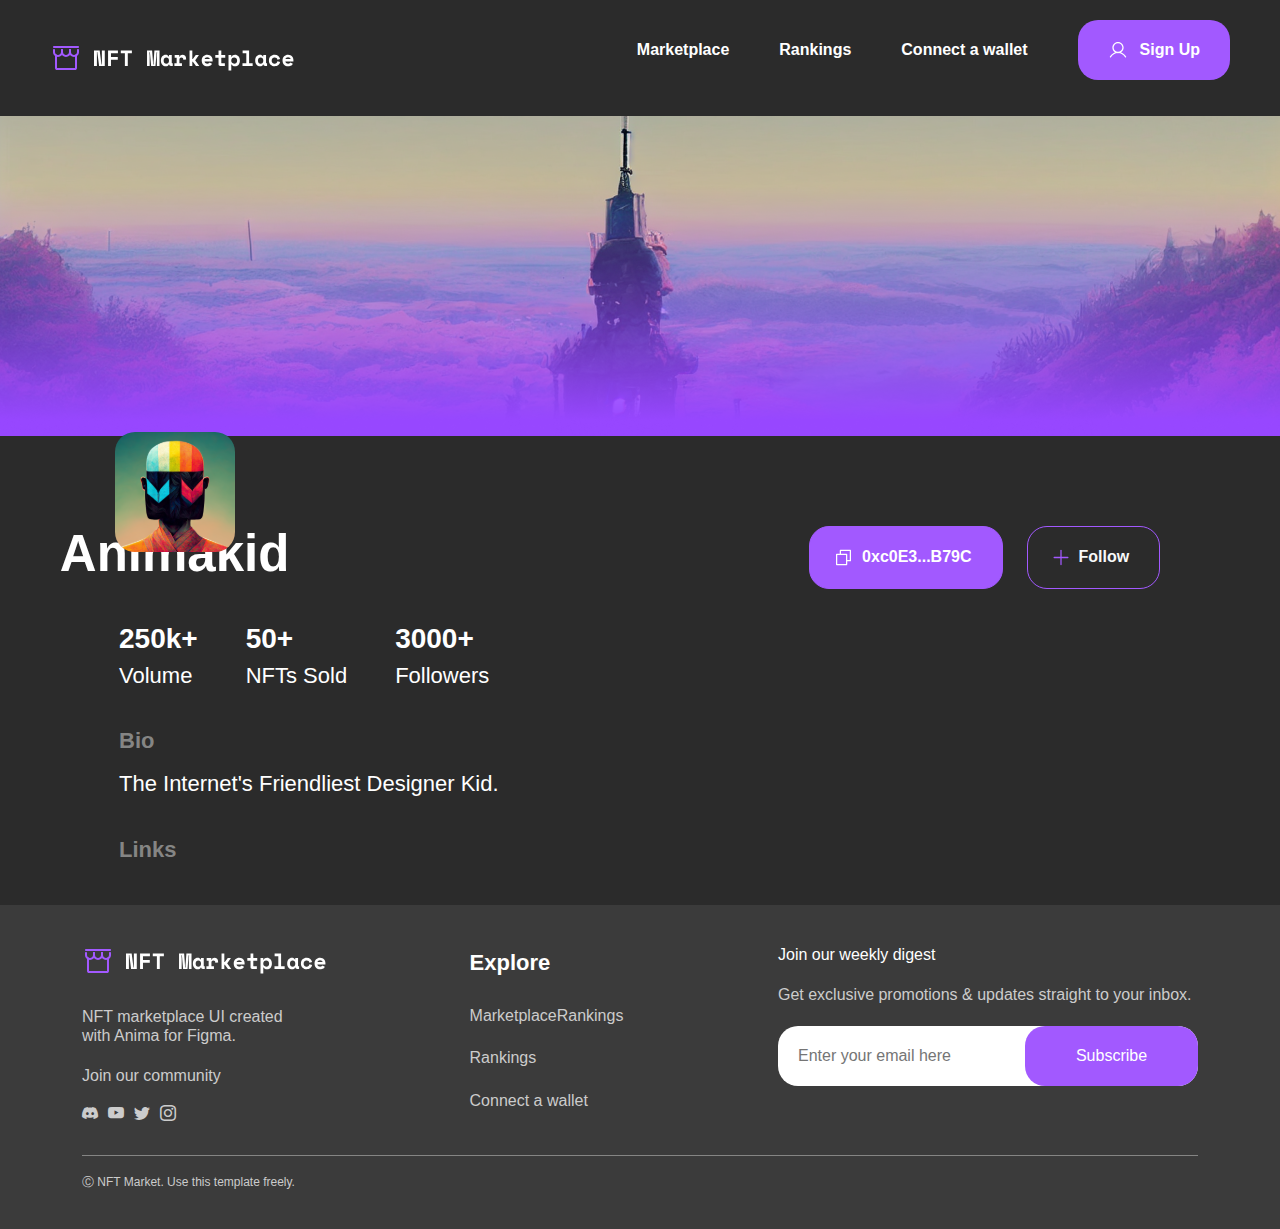
==== artist_page.html @ e4458614 "part of the artist page" ====
<!DOCTYPE html>
<html lang="en">

<head>
    <meta charset="UTF-8">
    <meta http-equiv="X-UA-Compatible" content="IE=edge">
    <meta name="viewport" content="width=device-width, initial-scale=1.0">
    <title>NFT MarketPlace</title>
    <link rel="stylesheet" href="https://cdn.jsdelivr.net/npm/bootstrap-icons@1.10.3/font/bootstrap-icons.css">
    <link rel="icon" href="./images/favicon_logo.ico">
    <link rel="stylesheet" href="css/bootstrap.min.css" />
    <link rel="stylesheet" href="css/main.css" />
    <link rel="stylesheet" href="./css/atrist-page.css">
    <link rel="stylesheet" href="https://cdnjs.cloudflare.com/ajax/libs/font-awesome/6.2.1/css/all.min.css" integrity="sha512-MV7K8+y+gLIBoVD59lQIYicR65iaqukzvf/nwasF0nqhPay5w/9lJmVM2hMDcnK1OnMGCdVK+iQrJ7lzPJQd1w==" crossorigin="anonymous" referrerpolicy="no-referrer"
    />
</head>

<body>
    <!-- header -->

    <header class="home_header">
        <nav class="home_nav">
            <div class="home_logo">
                <a href="#">
                    <img src="images/logo.svg" alt="logo" title=" NFT logo" /></a>
            </div>
            <ul class="home_list">
                <li class="home_item">
                    <a href="#" class="home_link">Marketplace</a>
                </li>
                <li class="home_item">
                    <a href="#" class="home_link">Rankings</a>
                </li>
                <li class="home_item">
                    <a href="#" class="home_link">Connect a wallet</a>
                </li>
                <button class="nav_btn">
            <img src="images/User.svg" alt="" /> Sign Up
          </button>
            </ul>
        </nav>
    </header>
    <main>
        <section class="main_section">
            <div class="main_container ">
                <div class="container_row">
                    <div class="placeholder">
                        <div class="placeholder_img">
                            <img src="./images/Image PlaceHolder.png" alt="" class="w-100">
                        </div>
                        <div class="placeholder_avater ">
                            <img src="./images/Asset 12 2.svg " alt=" ">
                        </div>
                    </div>
                    <div class="animaked-part d-flex justify-content-around flex-column flex-md-row ">
                        <div class="animaked ">
                            <h2>Animakid</h2>
                        </div>
                        <div class="buttons d-flex gap-4 flex-column flex-sm-row">
                            <div class="romb-button btn btn-primary ">
                                <div class="romb-btn d-flex gap-2 ">
                                    <img src="./images/Copy.svg " alt=" ">
                                    <p>0xc0E3...B79C</p>
                                </div>
                            </div>
                            <div class="btn ">
                                <div class="romb-btn d-flex gap-2 ">
                                    <img src="./images/Plus.svg " alt=" ">
                                    <p class="text-light ">Follow</p>
                                </div>
                            </div>
                        </div>
                    </div>
                    <div class="statistics text-light d-flex gap-md-5">
                        <div class="volume ">
                            <h4>250k+</h4>
                            <p>Volume</p>
                        </div>
                        <div class="sold ">
                            <h4>50+</h4>
                            <p>NFTs Sold</p>
                        </div>
                        <div class="follows ">
                            <h4>3000+</h4>
                            <p>Followers</p>
                        </div>
                    </div>
                    <div class="bio d-flex flex-column gap-2 ">
                        <h5>Bio</h5>
                        <p>The internet's friendliest designer kid.</p>
                    </div>
                    <div class="lincks d-flex flex-column gap-2 ">
                        <p>Links</p>
                        <div class="link_all d-flex gap-4 ">
                            <i class="fa-sharp fa-solid fa-globe "></i>
                            <i class="fa-brands fa-discord "></i>
                            <i class="fa-brands fa-youtube "></i>
                            <i class="fa-brands fa-twitter "></i>
                            <i class="fa-brands fa-instagram "></i>
                        </div>
                    </div>
                </div>
            </div>
        </section>
    </main>

    <!-- footer -->

    <footer class="footer__bg ">
        <div class="footer container d-flex flex-column ">
            <div class="footer__content d-flex flex-column flex-lg-row justify-content-between ">
                <div class="footer__desc ">
                    <img src="./images/logo.svg " alt="img ">
                    <a href="# ">
                        <h4>NFT marketplace UI created with Anima for Figma.</h4>
                    </a>
                    <a href="# ">
                        <p>Join our community</p>
                    </a>
                    <div class="d-flex ">
                        <a href="# "><i class="bi bi-discord "></i></a>
                        <a href="# "><i class="bi bi-youtube "></i></a>
                        <a href="# "><i class="bi bi-twitter "></i></a>
                        <a href="# "><i class="bi bi-instagram "></i></a>
                    </div>
                </div>
                <div class="footer__links ">
                    <h4>Explore</h4>
                    <div class="d-flex flex-column ">
                        <a href="# ">
                            <p>MarketplaceRankings</p>
                        </a>
                        <a href="# ">
                            <p>Rankings</p>
                        </a>
                        <a href="# ">
                            <p>Connect a wallet</p>
                        </a>
                    </div>
                </div>
                <div class="footer__email ">
                    <h4>Join our weekly digest</h4>
                    <p>Get exclusive promotions & updates straight to your inbox.</p>
                    <form class="d-flex flex-column flex-sm-row justify-content-between ">
                        <input type="email " name="email " id="email " required placeholder="Enter your email here ">
                        <button type="submit ">Subscribe</button>
                    </form>
                </div>
            </div>
            <div class="footer__author ">
                <div class="w-100 " style="background: #858584; height: 1px; "></div>
                <a href="# ">
                    <p>Ⓒ NFT Market. Use this template freely.</p>
                </a>
            </div>
        </div>
    </footer>

    <!-- link of js. don't touch -->

    <script src="js/bootstrap.bundle.min.js "></script>
</body>

</html>
---- css/main.css ----
@font-face {
  font-family: "Work Sans";
  src: url("../fonts/Work_Sans/static/WorkSans-Light.ttf") format("truetype");
  font-weight: 300;
  font-style: normal;
}
@font-face {
  font-family: "Work Sans";
  src: url("../fonts/Work_Sans/static/WorkSans-Regular.ttf") format("truetype");
  font-weight: 400;
  font-style: normal;
}
@font-face {
  font-family: "Work Sans";
  src: url("../fonts/Work_Sans/static/WorkSans-Medium.ttf") format("truetype");
  font-weight: 500;
  font-style: normal;
}
@font-face {
  font-family: "Work Sans";
  src: url("../fonts/Work_Sans/static/WorkSans-SemiBold.ttf") format("truetype");
  font-weight: 600;
  font-style: normal;
}
@font-face {
  font-family: "Work Sans";
  src: url("../fonts/Work_Sans/static/WorkSans-Bold.ttf") format("truetype");
  font-weight: 700;
  font-style: normal;
}
@font-face {
  font-family: "Work Sans";
  src: url("../fonts/Work_Sans/static/WorkSans-ExtraBold.ttf") format("truetype");
  font-weight: 800;
  font-style: normal;
}
* {
  box-sizing: border-box;
  padding: 0;
  margin: 0;
}

body {
  font-family: "Work Sans", sans-serif;
}

ul {
  list-style: none;
}

a {
  text-decoration: none;
  color: inherit;
}

h1,
h2,
h3,
h4,
h5,
h6,
p {
  margin: 0px;
}

.home_header .home_nav {
  background-color: #2b2b2b;
  display: flex;
  justify-content: space-between;
  align-items: center;
  padding: 20px 50px;
}
.home_header .home_nav .home_list {
  display: flex;
  column-gap: 50px;
  align-items: center;
}
.home_header .home_nav .home_list .home_item .home_link {
  font-weight: 600;
  font-size: 16px;
  line-height: 140%;
  color: #ffffff;
}
.home_header .home_nav .home_list .nav_btn {
  display: flex;
  column-gap: 12px;
  align-items: center;
  padding: 19px 30px;
  font-weight: 600;
  font-size: 16px;
  line-height: 140%;
  color: #ffffff;
  border-radius: 20px;
  background-color: #a259ff;
  border: none;
}
.home_header .home_nav .home_list .nav_btn img {
  width: 20px;
  height: 20px;
}

.footer__bg {
  background: #3B3B3B;
  padding: 40px 0;
}

.footer {
  gap: 30px;
  line-height: 140%;
  font-weight: 400;
  font-size: 16px;
  color: #CCCCCC;
}
.footer__desc {
  max-width: 233px;
}
.footer__desc h4 {
  margin-top: 30px;
  font-weight: 400;
  font-size: 16px;
}
.footer__desc p {
  margin-top: 20px;
}
.footer__desc div {
  margin-top: 15px;
  gap: 10px;
}
.footer__desc div i {
  width: 32px;
  height: 32px;
}
.footer__links h4 {
  font-weight: 700;
  font-size: 22px;
  line-height: 160%;
  color: #FFFFFF;
}
.footer__links div {
  margin-top: 25px;
  gap: 20px;
}
.footer__email {
  max-width: 420px;
}
.footer__email h4 {
  color: #FFFFFF;
  font-weight: 400;
  font-size: 16px;
}
.footer__email p {
  word-break: break-all;
  margin-top: 20px;
}
.footer__email form {
  margin-top: 20px;
  width: 420px;
  height: 60px;
  border-radius: 20px;
  background-color: #ffffff;
}
.footer__email form input {
  margin: auto 20px;
  border: none;
  outline: none;
  background: none;
  max-width: 100%;
}
.footer__email form button {
  background-color: #a259ff;
  color: #ffffff;
  border-radius: 20px;
  border: 0;
  width: 179px;
  height: 60px;
}
.footer__author p {
  margin-top: 20px;
  font-size: 12px;
  line-height: 110%;
}

@media screen and (max-width: 992px) {
  .footer__links, .footer__email {
    margin-top: 30px;
  }
}
@media screen and (max-width: 576px) {
  .footer {
    padding: 0 30px;
  }
  .footer__email form {
    height: auto;
    width: auto;
    background: none;
    gap: 1rem;
  }
  .footer__email form input {
    background-color: #ffffff;
    margin: 0;
  }
  .footer__email form input,
.footer__email form button {
    width: 100%;
    height: 46px !important;
    border-radius: 20px;
    padding: 12px 20px;
  }
}/*# sourceMappingURL=main.css.map */
---- css/atrist-page.css ----
.main_section .main_container .container_row .placeholder {
    position: relative;
}

.main_section {
    background: #2B2B2B;
}

.main_section .main_container .container_row .placeholder .placeholder_avater {
    position: absolute;
    top: 316px;
    left: 115px;
    background: url(Keemun_man_avatar_2d_colorful_illustration_f9463786-5b0e-41d9-bbe1-e3fba5ab0a75.png);
    border-radius: 20px;
}

.animaked-part .buttons .romb-button {
    background-color: #A259FF;
    border-radius: 20px;
    padding: 19px 20px 19px 23px;
}

.animaked-part .buttons {
    margin-right: 90px;
}

.animaked-part .buttons .btn {
    border-radius: 20px;
    padding: 19px 30px 19px 23px;
    border-style: solid;
    border-color: #A259FF;
}

.animaked-part .buttons .btn p {
    font-weight: 600;
    font-size: 16px;
    line-height: 140%;
    /* or 22px */
    text-align: center;
    color: #FFFFFF;
}

.animaked-part {
    padding-top: 90px;
    gap: 460px;
    margin-left: 30px;
}

.animaked-part h2 {
    font-weight: 600;
    font-size: 51px;
    line-height: 110%;
    /* or 56px */
    display: flex;
    align-items: center;
    text-transform: capitalize;
    /* White */
    color: #FFFFFF;
}

.animaked-part .buttons .romb-buuton p {
    font-weight: 600;
    font-size: 16px;
    line-height: 140%;
    /* or 22px */
    text-align: center;
    color: #FFFFFF;
}

.statistics {
    gap: 100px;
    margin-left: 119px;
    margin-top: 30px;
}

.statistics h4 {
    font-weight: 700;
    font-size: 28px;
    line-height: 140%;
    /* or 39px */
    display: flex;
    align-items: center;
    text-transform: capitalize;
    /* White */
    color: #FFFFFF;
}

.statistics p {
    font-weight: 400;
    font-size: 22px;
    line-height: 160%;
    /* or 35px */
    text-transform: capitalize;
    /* White */
    color: #FFFFFF;
}

.bio h5 {
    font-weight: 700;
    font-size: 22px;
    line-height: 160%;
    /* or 35px */
    text-transform: capitalize;
    color: #858584;
}

.bio {
    margin-top: 30px;
    margin-left: 119px;
}

.bio p {
    font-weight: 400;
    font-size: 22px;
    line-height: 160%;
    /* or 35px */
    text-transform: capitalize;
    /* White */
    color: #FFFFFF;
}

.lincks {
    margin-top: 30px;
    margin-left: 119px;
    padding-bottom: 30px;
}

.lincks p {
    font-weight: 700;
    font-size: 22px;
    line-height: 160%;
    /* or 35px */
    text-transform: capitalize;
    color: #858584;
}

.lincks .link_all {
    color: #858584;
}

@media screen and (max-width: 768px) {
    .main_section .main_container .container_row .placeholder .placeholder_img img {
        width: 834px;
        height: 280px;
    }
    .main_section .main_container .container_row .placeholder .placeholder_avater {
        top: 210px;
        left: 72px;
    }
    .animaked-part {
        gap: 30px;
        margin-left: 72px;
    }
    .animaked-part .animaked h2 {
        font-weight: 600;
        font-size: 38px;
        line-height: 120%;
        /* identical to box height, or 46px */
        display: flex;
        align-items: center;
        text-transform: capitalize;
        /* White */
        color: #FFFFFF;
    }
    .statistics {
        margin-left: 72px;
        gap: 25px;
    }
    .statistics p {
        width: 156px;
    }
    .bio {
        margin-left: 72px;
    }
    .lincks {
        margin-left: 72px;
    }
}

@media screen and (max-width: 480px) {
    .main_section .main_container .container_row .placeholder .placeholder_img img {
        width: 375px;
        height: 250px;
    }
    .main_section .main_container .container_row .placeholder .placeholder_avater {
        top: 56px;
        left: 180px;
        top: 190px;
    }
    .animaked-part {
        gap: 30px;
        margin-left: 30px;
    }
    .animaked-part .animaked h2 {
        font-weight: 600;
        font-size: 28px;
        line-height: 140%;
        /* or 39px */
        display: flex;
        align-items: center;
        text-transform: capitalize;
        /* White */
        color: #FFFFFF;
    }
    .statistics {
        margin-left: 30px;
        gap: 5px;
    }
    .statistics p {
        width: 156px;
    }
    .bio {
        margin-left: 30px;
    }
    .lincks {
        margin-left: 30px;
    }
}
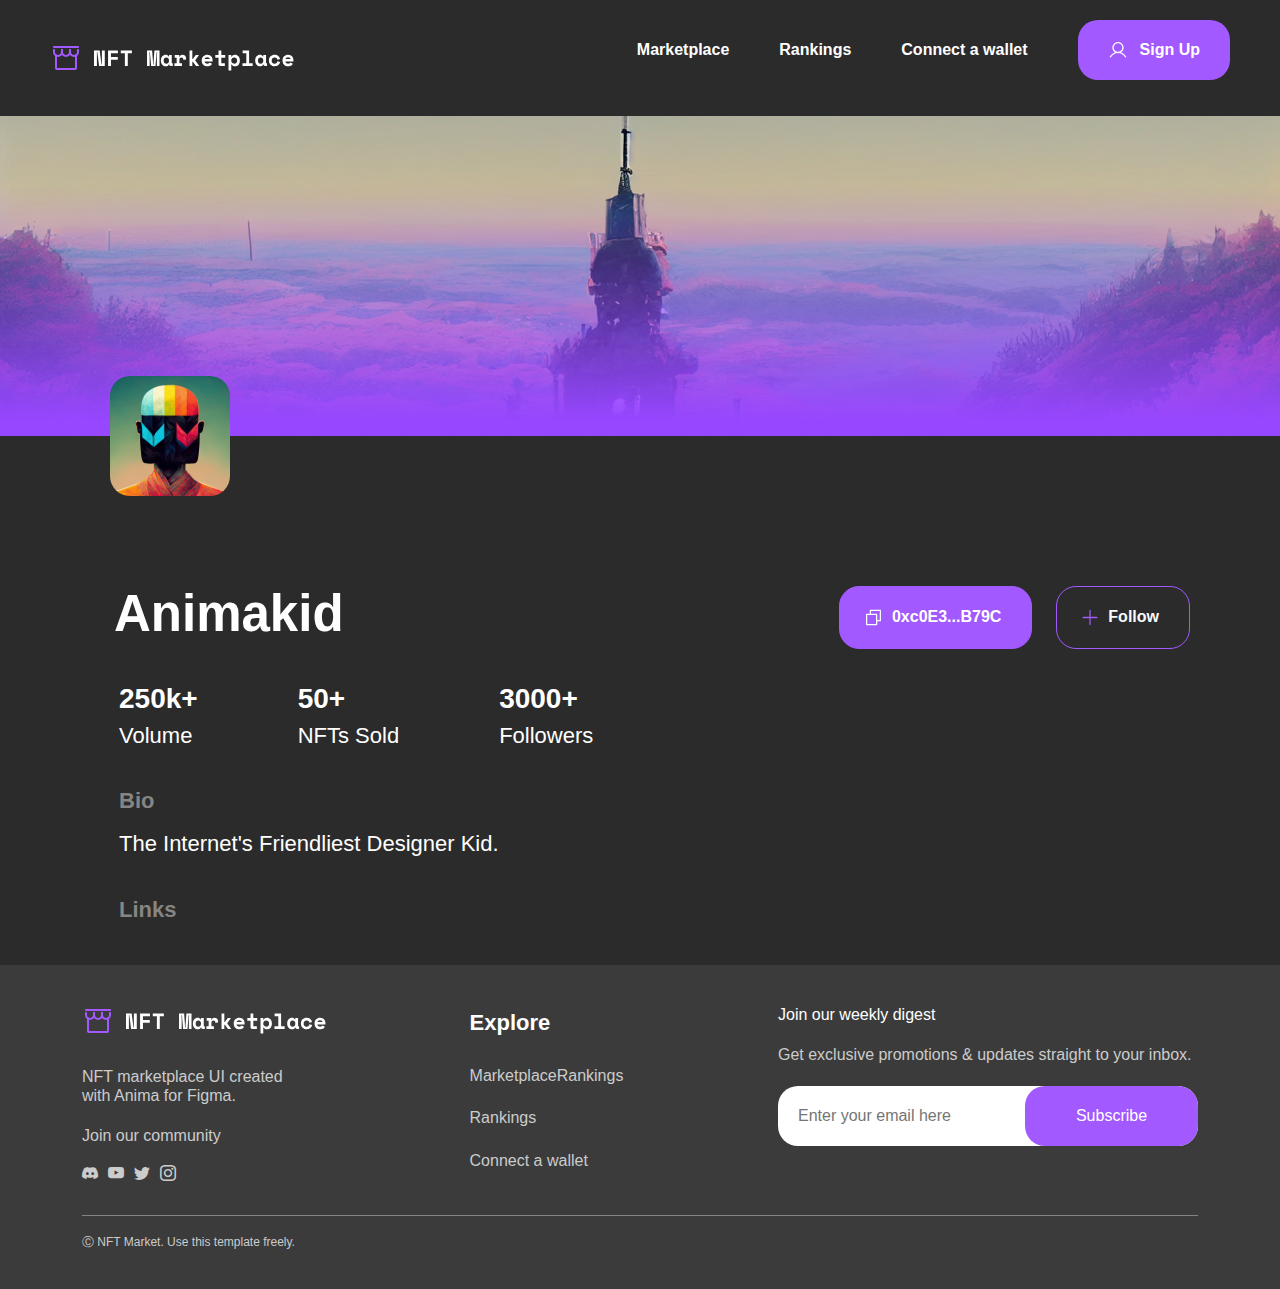
==== commit af044b00: "orbitians next part create" ====
--- a/artist_page.html
+++ b/artist_page.html
@@ -52,7 +52,7 @@
                             <img src="./images/Asset 12 2.svg " alt=" ">
                         </div>
                     </div>
-                    <div class="animaked-part d-flex justify-content-around flex-column flex-md-row ">
+                    <div class="animaked-part d-flex justify-content-between flex-column flex-md-row ">
                         <div class="animaked ">
                             <h2>Animakid</h2>
                         </div>
@@ -71,7 +71,7 @@
                             </div>
                         </div>
                     </div>
-                    <div class="statistics text-light d-flex gap-md-5">
+                    <div class="statistics text-light d-flex justify-content-start">
                         <div class="volume ">
                             <h4>250k+</h4>
                             <p>Volume</p>
--- a/css/main.css
+++ b/css/main.css
@@ -30,7 +30,8 @@
 }
 @font-face {
   font-family: "Work Sans";
-  src: url("../fonts/Work_Sans/static/WorkSans-ExtraBold.ttf") format("truetype");
+  src: url("../fonts/Work_Sans/static/WorkSans-ExtraBold.ttf")
+    format("truetype");
   font-weight: 800;
   font-style: normal;
 }
@@ -75,11 +76,17 @@
   column-gap: 50px;
   align-items: center;
 }
+.home_header .home_nav .hamburger {
+  display: none;
+}
 .home_header .home_nav .home_list .home_item .home_link {
   font-weight: 600;
   font-size: 16px;
   line-height: 140%;
   color: #ffffff;
+}
+.home_header .home_nav .home_list .home_item .home_link:hover {
+  color: orangered;
 }
 .home_header .home_nav .home_list .nav_btn {
   display: flex;
@@ -100,7 +107,7 @@
 }
 
 .footer__bg {
-  background: #3B3B3B;
+  background: #3b3b3b;
   padding: 40px 0;
 }
 
@@ -109,7 +116,7 @@
   line-height: 140%;
   font-weight: 400;
   font-size: 16px;
-  color: #CCCCCC;
+  color: #cccccc;
 }
 .footer__desc {
   max-width: 233px;
@@ -134,7 +141,7 @@
   font-weight: 700;
   font-size: 22px;
   line-height: 160%;
-  color: #FFFFFF;
+  color: #ffffff;
 }
 .footer__links div {
   margin-top: 25px;
@@ -144,7 +151,7 @@
   max-width: 420px;
 }
 .footer__email h4 {
-  color: #FFFFFF;
+  color: #ffffff;
   font-weight: 400;
   font-size: 16px;
 }
@@ -180,8 +187,57 @@
   line-height: 110%;
 }
 
+/* ------------------------------------------------- */
+
+@media screen and (max-width: 1000px) and (min-width: 375px) {
+  .home_header .home_nav {
+    display: flex;
+    justify-content: space-between;
+    align-items: center;
+    padding: 15px 30px;
+  }
+  .home_header .home_nav .home_list {
+    display: none;
+  }
+  .home_header .home_nav .hamburger {
+    display: block;
+    position: relative;
+  }
+  .home_header .home_nav .hamburger .home_burger_nav_list {
+    display: none;
+  }
+  .home_header .home_nav .hamburger:hover .home_burger_nav_list {
+    position: absolute;
+    top: 24px;
+    right: 24px;
+    display: block;
+    box-shadow: 0px 0px 10px black;
+    background-color: #ffffff;
+    width: 120px;
+  }
+  .home_header .home_nav .hamburger:hover .home_burger_nav_list ul {
+    display: flex;
+    flex-direction: column;
+    row-gap: 10px;
+    padding: 10px;
+  }
+  .home_header .home_nav .hamburger:hover .home_burger_nav_list ul button {
+    padding: 5px 10px;
+    background-color: #a259ff;
+    color: white;
+    border: none;
+    border-radius: 15px;
+    display: flex;
+    align-items: center;
+    justify-content: center;
+  }
+}
+
+/* ------------------------------------------------- */
+
 @media screen and (max-width: 992px) {
-  .footer__links, .footer__email {
+  .footer__links,
+  .footer__email {
     margin-top: 30px;
   }
 }
@@ -200,10 +256,10 @@
     margin: 0;
   }
   .footer__email form input,
-.footer__email form button {
+  .footer__email form button {
     width: 100%;
     height: 46px !important;
     border-radius: 20px;
     padding: 12px 20px;
   }
-}/*# sourceMappingURL=main.css.map */+} /*# sourceMappingURL=main.css.map */
--- a/css/atrist-page.css
+++ b/css/atrist-page.css
@@ -7,9 +7,8 @@
 }
 
 .main_section .main_container .container_row .placeholder .placeholder_avater {
-    position: absolute;
-    top: 316px;
-    left: 115px;
+    margin-top: -60px;
+    margin-left: 110px;
     background: url(Keemun_man_avatar_2d_colorful_illustration_f9463786-5b0e-41d9-bbe1-e3fba5ab0a75.png);
     border-radius: 20px;
 }
@@ -42,8 +41,8 @@
 
 .animaked-part {
     padding-top: 90px;
-    gap: 460px;
-    margin-left: 30px;
+    /* gap: 460px; */
+    margin-left: 114px;
 }
 
 .animaked-part h2 {
@@ -164,7 +163,7 @@
     }
     .statistics {
         margin-left: 72px;
-        gap: 25px;
+        gap: 2px;
     }
     .statistics p {
         width: 156px;
@@ -204,10 +203,11 @@
     }
     .statistics {
         margin-left: 30px;
-        gap: 5px;
+        justify-content: center;
+        /* gap: 5px; */
     }
     .statistics p {
-        width: 156px;
+        width: 126px;
     }
     .bio {
         margin-left: 30px;
@@ -215,4 +215,15 @@
     .lincks {
         margin-left: 30px;
     }
+}
+
+@media screen and (max-width: 375px) {
+    .statistics {
+        margin-left: 20px;
+        justify-content: center;
+        /* gap: 5px; */
+    }
+    .statistics p {
+        width: 100px;
+    }
 }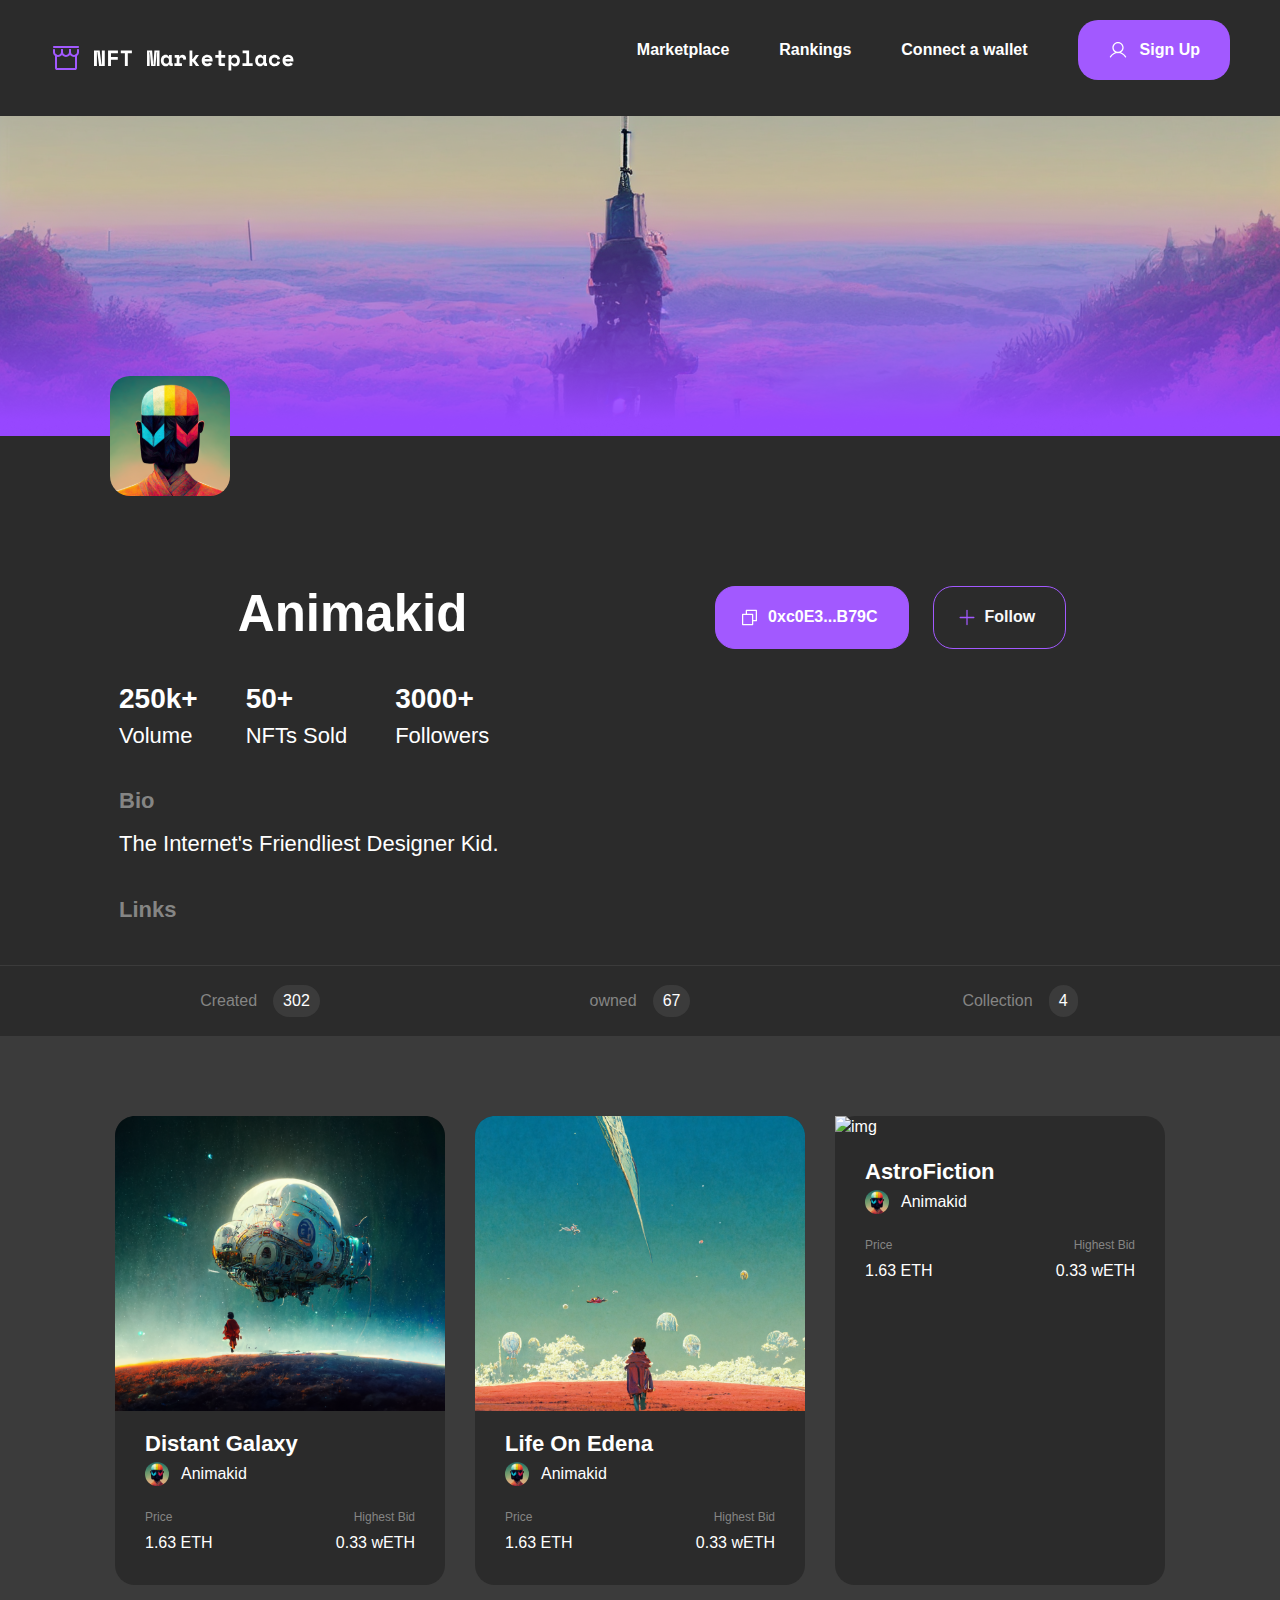
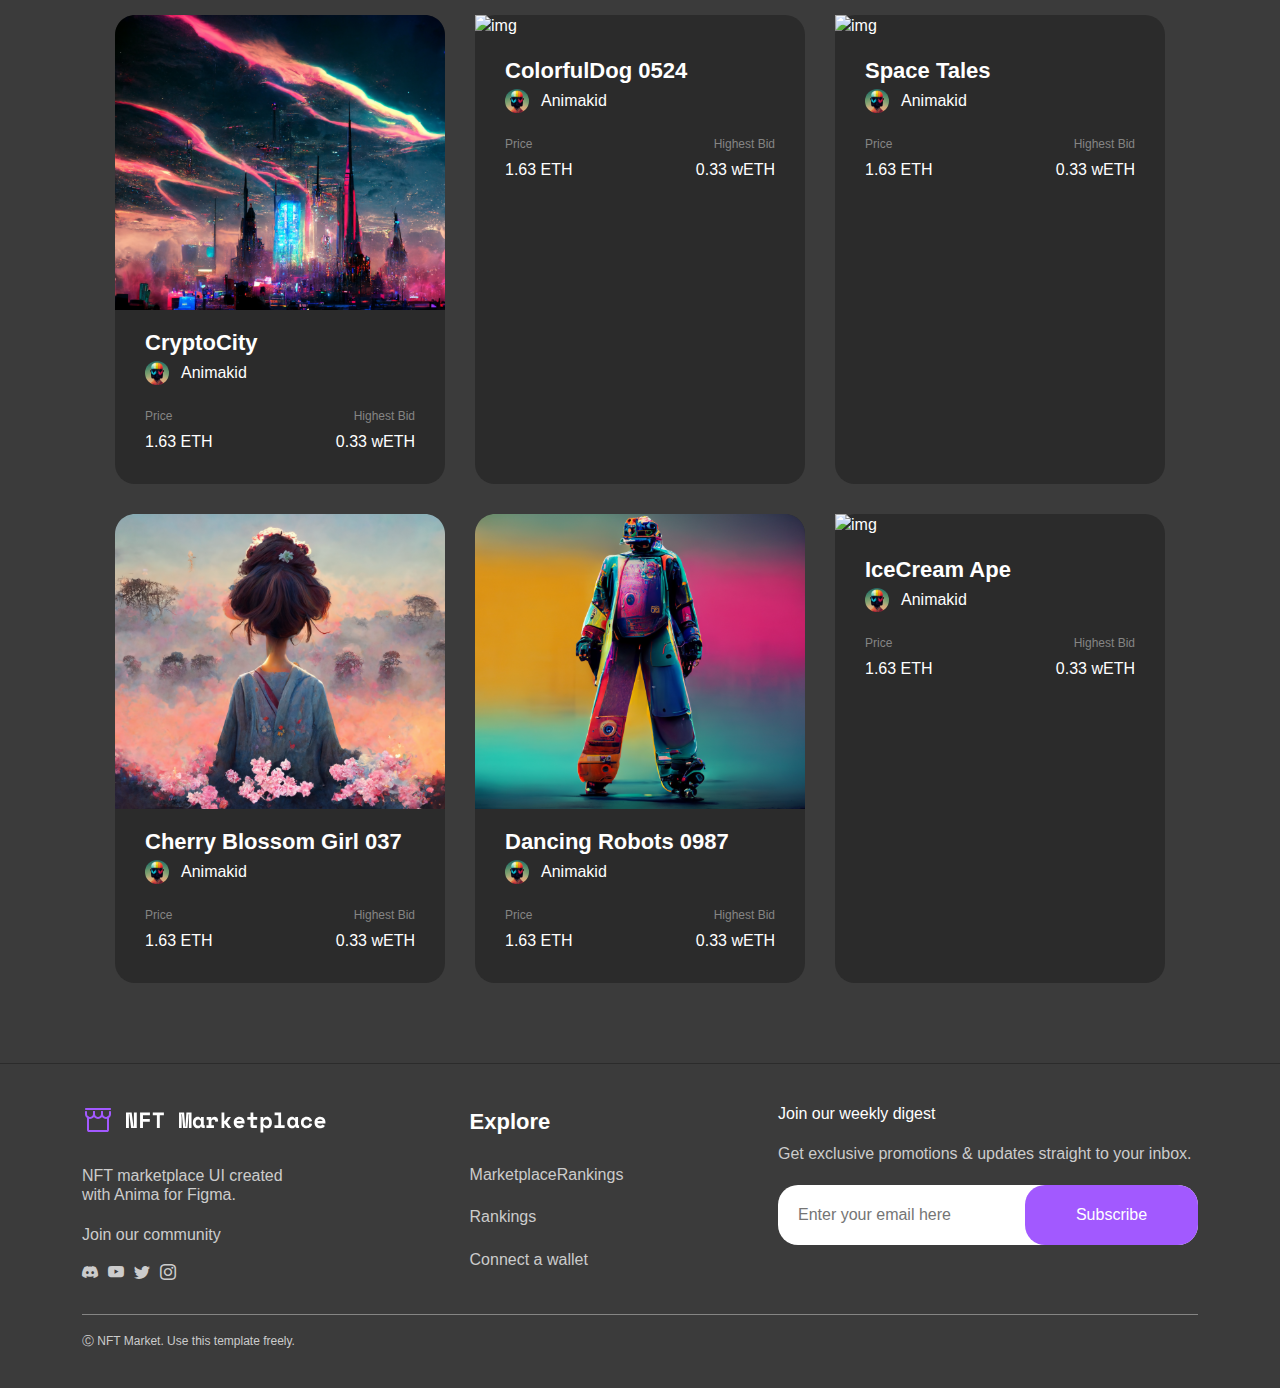
==== commit e2fe7457: "add artist product" ====
--- a/artist_page.html
+++ b/artist_page.html
@@ -40,7 +40,12 @@
             </ul>
         </nav>
     </header>
+
+    <!-- main -->
     <main>
+
+        <!-- section -->
+
         <section class="main_section">
             <div class="main_container ">
                 <div class="container_row">
@@ -52,7 +57,7 @@
                             <img src="./images/Asset 12 2.svg " alt=" ">
                         </div>
                     </div>
-                    <div class="animaked-part d-flex justify-content-between flex-column flex-md-row ">
+                    <div class="animaked-part d-flex justify-content-around flex-column flex-md-row ">
                         <div class="animaked ">
                             <h2>Animakid</h2>
                         </div>
@@ -71,7 +76,7 @@
                             </div>
                         </div>
                     </div>
-                    <div class="statistics text-light d-flex justify-content-start">
+                    <div class="statistics text-light d-flex gap-md-5">
                         <div class="volume ">
                             <h4>250k+</h4>
                             <p>Volume</p>
@@ -102,6 +107,192 @@
                 </div>
             </div>
         </section>
+
+        <!-- artis product ==> art pro -->
+
+        <div class="w-100 art__line--before"></div>
+
+        <section class="artist__product--bg art__pro">
+            <div class="art__filter--bg">
+                <div class="container">
+                    <div class="row row-cols-3 art__filter">
+                        <button class="d-flex align-items-center justify-content-center fw-normal">Created <span>302</span></button>
+                        <button class="d-flex align-items-center justify-content-center fw-normal">owned <span>67</span></button>
+                        <button class="d-flex align-items-center justify-content-center fw-normal">Collection <span>4</span></button>
+                    </div>
+                </div>
+            </div>
+            <div class="art__wrapper--bg">
+                <div class="container">
+                    <div class=" row row-cols-lg-3 row-cols-sm-2 row-cols-1 art__wrapper--card justify-content-center">
+                        <div class="art__card">
+                            <img src="./images/Distant_Galaxy.svg" alt="img" class="art__img--card">
+                            <div class="d-flex flex-column art__card--content fw-normal">
+                                <h4>Distant Galaxy</h4>
+                                <div class="d-flex align-items-center art__author">
+                                    <img src="./images/Asset 12 2.svg" alt="img">
+                                    <p>Animakid</p>
+                                </div>
+                                <div class="d-flex justify-content-between art__desc">
+                                    <p>Price</p>
+                                    <p>Highest Bid</p>
+                                </div>
+                                <div class="d-flex justify-content-between art__price">
+                                    <p>1.63 ETH</p>
+                                    <p>0.33 wETH</p>
+                                </div>
+                            </div>
+                        </div>
+                        <div class="art__card">
+                            <img src="./images/Life_On_Edena.svg" alt="img" class="art__img--card">
+                            <div class="d-flex flex-column art__card--content fw-normal">
+                                <h4>Life On Edena</h4>
+                                <div class="d-flex align-items-center art__author">
+                                    <img src="./images/Asset 12 2.svg" alt="img">
+                                    <p>Animakid</p>
+                                </div>
+                                <div class="d-flex justify-content-between art__desc">
+                                    <p>Price</p>
+                                    <p>Highest Bid</p>
+                                </div>
+                                <div class="d-flex justify-content-between art__price">
+                                    <p>1.63 ETH</p>
+                                    <p>0.33 wETH</p>
+                                </div>
+                            </div>
+                        </div>
+                        <div class="art__card">
+                            <img src="./images/AstroFiction.svg" alt="img" class="art__img--card">
+                            <div class="d-flex flex-column art__card--content fw-normal">
+                                <h4>AstroFiction</h4>
+                                <div class="d-flex align-items-center art__author">
+                                    <img src="./images/Asset 12 2.svg" alt="img">
+                                    <p>Animakid</p>
+                                </div>
+                                <div class="d-flex justify-content-between art__desc">
+                                    <p>Price</p>
+                                    <p>Highest Bid</p>
+                                </div>
+                                <div class="d-flex justify-content-between art__price">
+                                    <p>1.63 ETH</p>
+                                    <p>0.33 wETH</p>
+                                </div>
+                            </div>
+                        </div>
+                        <div class="art__card">
+                            <img src="./images/CryptoCity.svg" alt="img" class="art__img--card">
+                            <div class="d-flex flex-column art__card--content fw-normal">
+                                <h4>CryptoCity</h4>
+                                <div class="d-flex align-items-center art__author">
+                                    <img src="./images/Asset 12 2.svg" alt="img">
+                                    <p>Animakid</p>
+                                </div>
+                                <div class="d-flex justify-content-between art__desc">
+                                    <p>Price</p>
+                                    <p>Highest Bid</p>
+                                </div>
+                                <div class="d-flex justify-content-between art__price">
+                                    <p>1.63 ETH</p>
+                                    <p>0.33 wETH</p>
+                                </div>
+                            </div>
+                        </div>
+                        <div class="art__card">
+                            <img src="./images/ColorfulDog_0524.svg" alt="img" class="art__img--card">
+                            <div class="d-flex flex-column art__card--content fw-normal">
+                                <h4>ColorfulDog 0524</h4>
+                                <div class="d-flex align-items-center art__author">
+                                    <img src="./images/Asset 12 2.svg" alt="img">
+                                    <p>Animakid</p>
+                                </div>
+                                <div class="d-flex justify-content-between art__desc">
+                                    <p>Price</p>
+                                    <p>Highest Bid</p>
+                                </div>
+                                <div class="d-flex justify-content-between art__price">
+                                    <p>1.63 ETH</p>
+                                    <p>0.33 wETH</p>
+                                </div>
+                            </div>
+                        </div>
+                        <div class="art__card">
+                            <img src="./images/Space_Tales.svg" alt="img" class="art__img--card">
+                            <div class="d-flex flex-column art__card--content fw-normal">
+                                <h4>Space Tales</h4>
+                                <div class="d-flex align-items-center art__author">
+                                    <img src="./images/Asset 12 2.svg" alt="img">
+                                    <p>Animakid</p>
+                                </div>
+                                <div class="d-flex justify-content-between art__desc">
+                                    <p>Price</p>
+                                    <p>Highest Bid</p>
+                                </div>
+                                <div class="d-flex justify-content-between art__price">
+                                    <p>1.63 ETH</p>
+                                    <p>0.33 wETH</p>
+                                </div>
+                            </div>
+                        </div>
+                        <div class="art__card">
+                            <img src="./images/Cherry_Blossom_Girl_037.svg" alt="img" class="art__img--card">
+                            <div class="d-flex flex-column art__card--content fw-normal">
+                                <h4>Cherry Blossom Girl 037</h4>
+                                <div class="d-flex align-items-center art__author">
+                                    <img src="./images/Asset 12 2.svg" alt="img">
+                                    <p>Animakid</p>
+                                </div>
+                                <div class="d-flex justify-content-between art__desc">
+                                    <p>Price</p>
+                                    <p>Highest Bid</p>
+                                </div>
+                                <div class="d-flex justify-content-between art__price">
+                                    <p>1.63 ETH</p>
+                                    <p>0.33 wETH</p>
+                                </div>
+                            </div>
+                        </div>
+                        <div class="art__card">
+                            <img src="./images/Dancing_Robots_0987.svg" alt="img" class="art__img--card">
+                            <div class="d-flex flex-column art__card--content fw-normal">
+                                <h4>Dancing Robots 0987</h4>
+                                <div class="d-flex align-items-center art__author">
+                                    <img src="./images/Asset 12 2.svg" alt="img">
+                                    <p>Animakid</p>
+                                </div>
+                                <div class="d-flex justify-content-between art__desc">
+                                    <p>Price</p>
+                                    <p>Highest Bid</p>
+                                </div>
+                                <div class="d-flex justify-content-between art__price">
+                                    <p>1.63 ETH</p>
+                                    <p>0.33 wETH</p>
+                                </div>
+                            </div>
+                        </div>
+                        <div class="art__card">
+                            <img src="./images/IceCream_Ape.svg" alt="img" class="art__img--card">
+                            <div class="d-flex flex-column art__card--content fw-normal">
+                                <h4>IceCream Ape </h4>
+                                <div class="d-flex align-items-center art__author">
+                                    <img src="./images/Asset 12 2.svg" alt="img">
+                                    <p>Animakid</p>
+                                </div>
+                                <div class="d-flex justify-content-between art__desc">
+                                    <p>Price</p>
+                                    <p>Highest Bid</p>
+                                </div>
+                                <div class="d-flex justify-content-between art__price">
+                                    <p>1.63 ETH</p>
+                                    <p>0.33 wETH</p>
+                                </div>
+                            </div>
+                        </div>
+                    </div>
+                </div>
+            </div>
+        </section>
+
+        <div class="w-100 art__line--after"></div>
     </main>
 
     <!-- footer -->
--- a/css/main.css
+++ b/css/main.css
@@ -30,8 +30,7 @@
 }
 @font-face {
   font-family: "Work Sans";
-  src: url("../fonts/Work_Sans/static/WorkSans-ExtraBold.ttf")
-    format("truetype");
+  src: url("../fonts/Work_Sans/static/WorkSans-ExtraBold.ttf") format("truetype");
   font-weight: 800;
   font-style: normal;
 }
@@ -76,17 +75,11 @@
   column-gap: 50px;
   align-items: center;
 }
-.home_header .home_nav .hamburger {
-  display: none;
-}
 .home_header .home_nav .home_list .home_item .home_link {
   font-weight: 600;
   font-size: 16px;
   line-height: 140%;
   color: #ffffff;
-}
-.home_header .home_nav .home_list .home_item .home_link:hover {
-  color: orangered;
 }
 .home_header .home_nav .home_list .nav_btn {
   display: flex;
@@ -107,7 +100,7 @@
 }
 
 .footer__bg {
-  background: #3b3b3b;
+  background: #3B3B3B;
   padding: 40px 0;
 }
 
@@ -116,7 +109,10 @@
   line-height: 140%;
   font-weight: 400;
   font-size: 16px;
-  color: #cccccc;
+  color: #CCCCCC;
+}
+.footer a:hover {
+  color: #ffffff;
 }
 .footer__desc {
   max-width: 233px;
@@ -141,7 +137,7 @@
   font-weight: 700;
   font-size: 22px;
   line-height: 160%;
-  color: #ffffff;
+  color: #FFFFFF;
 }
 .footer__links div {
   margin-top: 25px;
@@ -151,7 +147,7 @@
   max-width: 420px;
 }
 .footer__email h4 {
-  color: #ffffff;
+  color: #FFFFFF;
   font-weight: 400;
   font-size: 16px;
 }
@@ -187,57 +183,8 @@
   line-height: 110%;
 }
 
-/* ------------------------------------------------- */
-
-@media screen and (max-width: 1000px) and (min-width: 375px) {
-  .home_header .home_nav {
-    display: flex;
-    justify-content: space-between;
-    align-items: center;
-    padding: 15px 30px;
-  }
-  .home_header .home_nav .home_list {
-    display: none;
-  }
-  .home_header .home_nav .hamburger {
-    display: block;
-    position: relative;
-  }
-  .home_header .home_nav .hamburger .home_burger_nav_list {
-    display: none;
-  }
-  .home_header .home_nav .hamburger:hover .home_burger_nav_list {
-    position: absolute;
-    top: 24px;
-    right: 24px;
-    display: block;
-    box-shadow: 0px 0px 10px black;
-    background-color: #ffffff;
-    width: 120px;
-  }
-  .home_header .home_nav .hamburger:hover .home_burger_nav_list ul {
-    display: flex;
-    flex-direction: column;
-    row-gap: 10px;
-    padding: 10px;
-  }
-  .home_header .home_nav .hamburger:hover .home_burger_nav_list ul button {
-    padding: 5px 10px;
-    background-color: #a259ff;
-    color: white;
-    border: none;
-    border-radius: 15px;
-    display: flex;
-    align-items: center;
-    justify-content: center;
-  }
-}
-
-/* ------------------------------------------------- */
-
 @media screen and (max-width: 992px) {
-  .footer__links,
-  .footer__email {
+  .footer__links, .footer__email {
     margin-top: 30px;
   }
 }
@@ -262,4 +209,121 @@
     border-radius: 20px;
     padding: 12px 20px;
   }
-} /*# sourceMappingURL=main.css.map */
+}
+.art__line--before {
+  height: 1px;
+  background-color: #3B3B3B;
+}
+
+.art__line--after {
+  height: 1px;
+  background-color: #2b2b2b;
+}
+
+.art__filter--bg {
+  background-color: #2b2b2b;
+}
+
+.art__wrapper--bg {
+  background-color: #3B3B3B;
+}
+
+.art__pro {
+  line-height: 140%;
+}
+.art__pro .art__filter button {
+  transition: 0.75s;
+  position: relative;
+  color: #858584;
+  height: 70px;
+  gap: 16px;
+  background: none;
+  border: none;
+  font-size: 16px;
+}
+.art__pro .art__filter button span {
+  color: #FFFFFF;
+  font-size: 16px;
+  background: #3B3B3B;
+  border-radius: 20px;
+  padding: 5px 10px;
+}
+.art__pro .art__filter button:hover {
+  color: #FFFFFF;
+}
+.art__pro .art__filter button:hover span {
+  background-color: #858584;
+}
+.art__pro .art__filter button::after {
+  content: "";
+  position: absolute;
+  top: 97%;
+  left: 50%;
+  right: 50%;
+  height: 3px;
+  border-radius: 1.5px;
+  width: 0%;
+  background-color: #858584;
+  transition: 0.5s;
+}
+.art__pro .art__filter button:hover::after {
+  left: 0;
+  right: 0;
+  width: 100%;
+}
+.art__pro .art__wrapper--card {
+  padding: 80px 0;
+  gap: 30px;
+}
+.art__pro .art__wrapper--card .art__card {
+  padding: 0;
+  width: 330px;
+  height: 469px;
+  background: #2B2B2B;
+  border-radius: 20px;
+  color: #FFFFFF;
+}
+.art__pro .art__wrapper--card .art__card .art__img--card {
+  max-width: 100%;
+}
+.art__pro .art__wrapper--card .art__card .art__card--content {
+  padding: 20px 30px 26px 30px;
+}
+.art__pro .art__wrapper--card .art__card .art__card--content h4 {
+  font-weight: 600;
+  font-size: 22px;
+}
+.art__pro .art__wrapper--card .art__card .art__card--content .art__author {
+  gap: 12px;
+  margin-top: 5px;
+  font-size: 16px;
+}
+.art__pro .art__wrapper--card .art__card .art__card--content .art__author img {
+  width: 24px;
+  height: 24px;
+  border-radius: 50%;
+}
+.art__pro .art__wrapper--card .art__card .art__card--content .art__desc {
+  margin-top: 25px;
+  font-size: 12px;
+  line-height: 110%;
+  color: #858584;
+}
+.art__pro .art__wrapper--card .art__card .art__card--content .art__price {
+  margin-top: 8px;
+  font-size: 16px;
+}
+
+@media screen and (max-width: 576px) {
+  .art__pro .art__filter {
+    padding: 0 30px;
+  }
+  .art__pro .art__filter button span {
+    display: none;
+  }
+  .art__pro .art__wrapper--card {
+    padding: 80px 30px;
+  }
+}
+
+/*# sourceMappingURL=main.css.map */
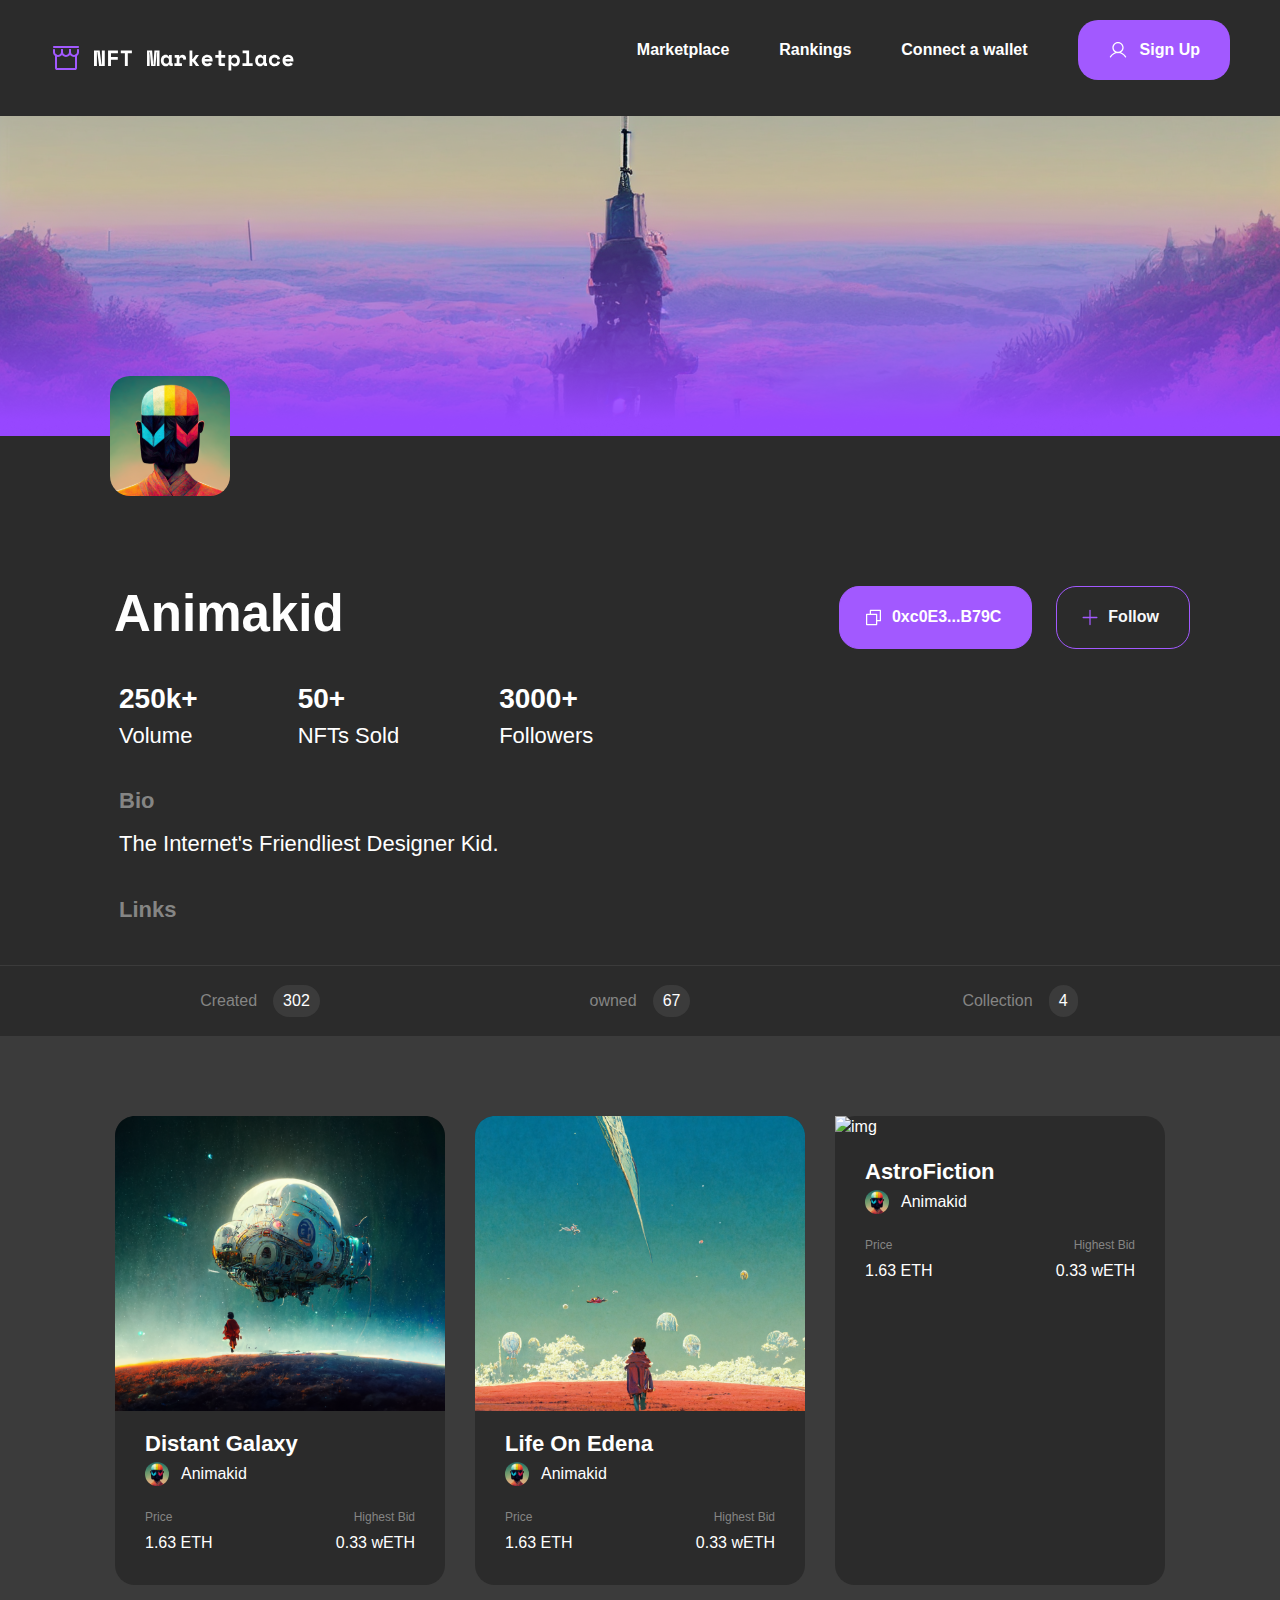
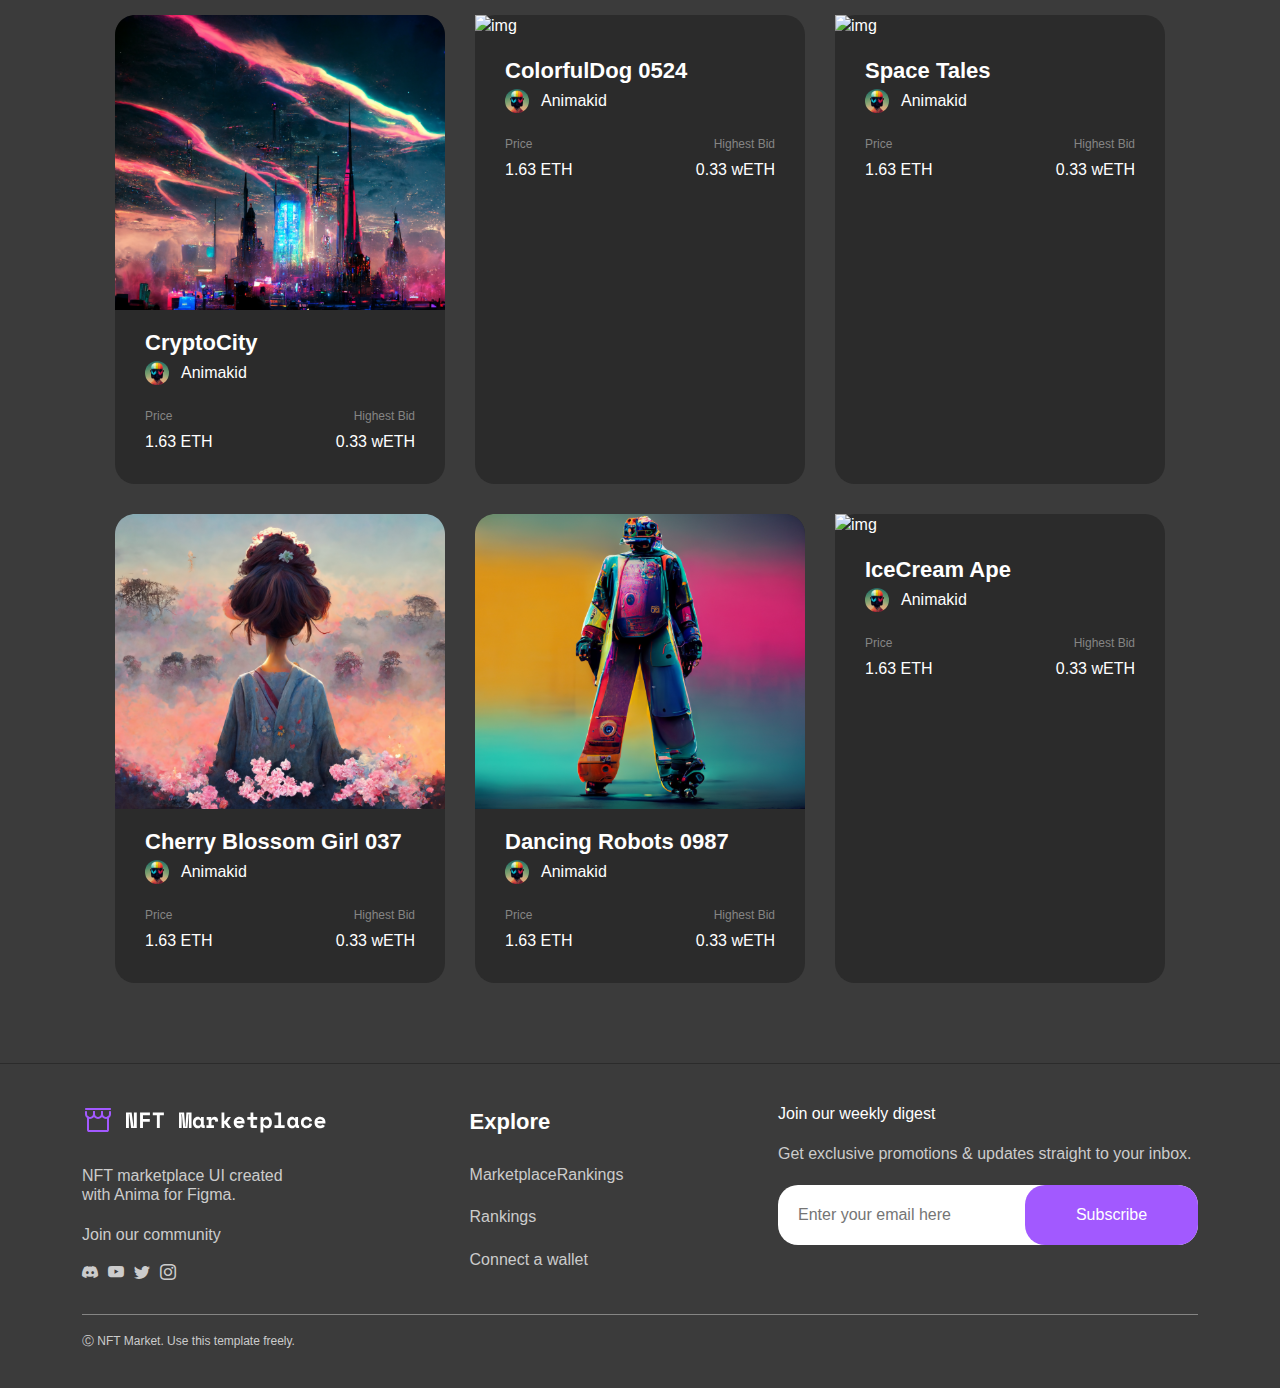
==== commit f04df9b0: "Merge branch 'master' of github.com:Abdurashid-Alisherivich/NFT-Marketplace into will" ====
--- a/artist_page.html
+++ b/artist_page.html
@@ -57,7 +57,7 @@
                             <img src="./images/Asset 12 2.svg " alt=" ">
                         </div>
                     </div>
-                    <div class="animaked-part d-flex justify-content-around flex-column flex-md-row ">
+                    <div class="animaked-part d-flex justify-content-between flex-column flex-md-row ">
                         <div class="animaked ">
                             <h2>Animakid</h2>
                         </div>
@@ -76,7 +76,7 @@
                             </div>
                         </div>
                     </div>
-                    <div class="statistics text-light d-flex gap-md-5">
+                    <div class="statistics text-light d-flex justify-content-start">
                         <div class="volume ">
                             <h4>250k+</h4>
                             <p>Volume</p>
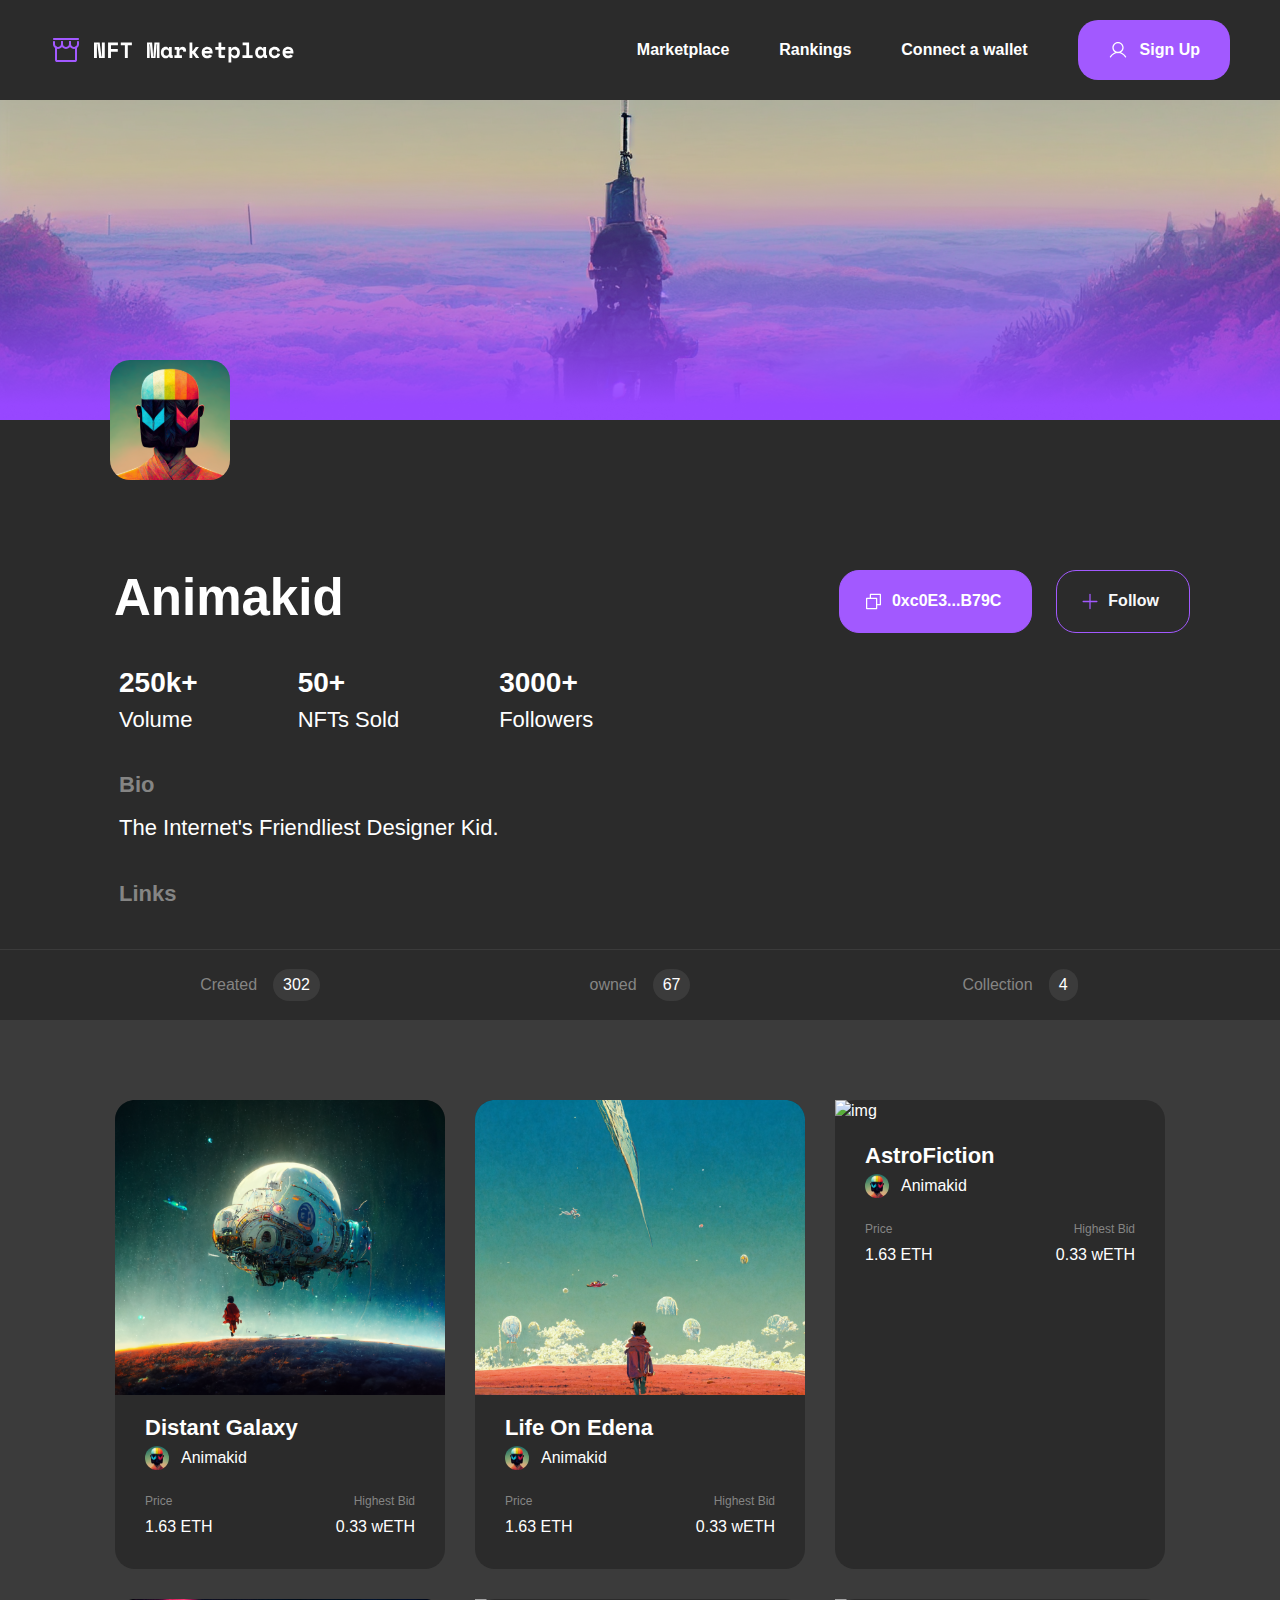
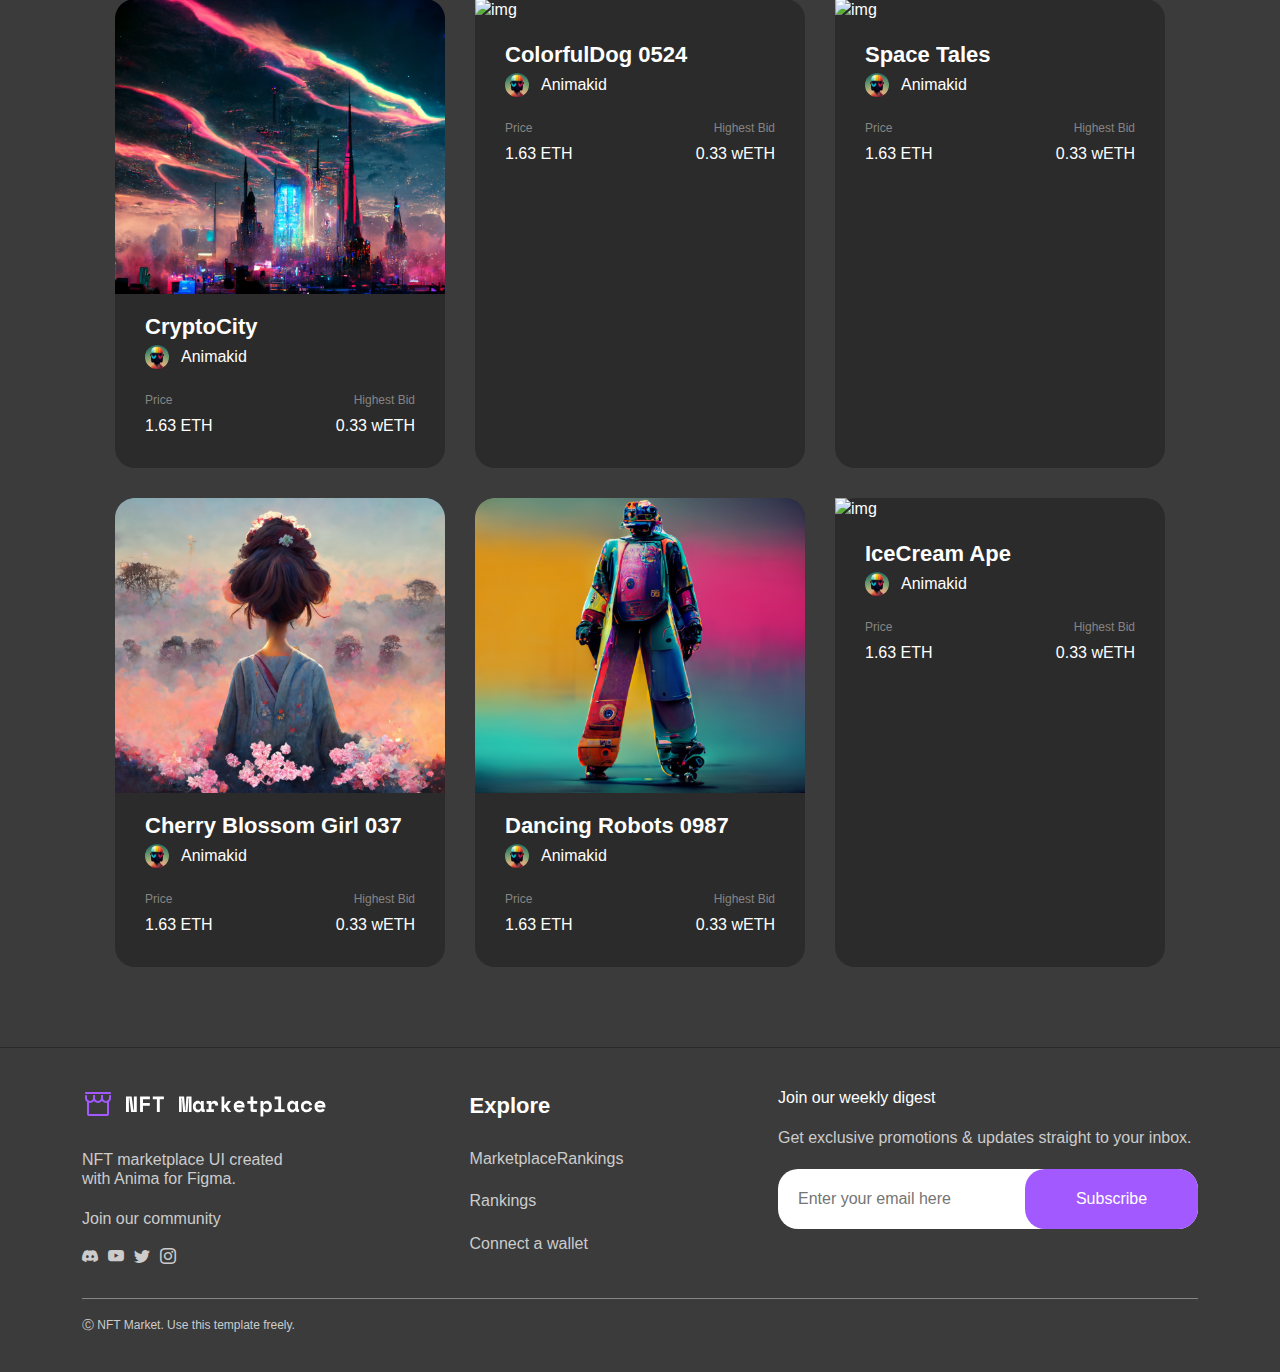
==== commit faf01f06: "add responsive navbar all page" ====
--- a/artist_page.html
+++ b/artist_page.html
@@ -1,355 +1,446 @@
 <!DOCTYPE html>
 <html lang="en">
-
-<head>
-    <meta charset="UTF-8">
-    <meta http-equiv="X-UA-Compatible" content="IE=edge">
-    <meta name="viewport" content="width=device-width, initial-scale=1.0">
+  <head>
+    <meta charset="UTF-8" />
+    <meta http-equiv="X-UA-Compatible" content="IE=edge" />
+    <meta name="viewport" content="width=device-width, initial-scale=1.0" />
     <title>NFT MarketPlace</title>
-    <link rel="stylesheet" href="https://cdn.jsdelivr.net/npm/bootstrap-icons@1.10.3/font/bootstrap-icons.css">
-    <link rel="icon" href="./images/favicon_logo.ico">
+    <link
+      rel="stylesheet"
+      href="https://cdn.jsdelivr.net/npm/bootstrap-icons@1.10.3/font/bootstrap-icons.css"
+    />
+    <link rel="icon" href="./images/favicon_logo.ico" />
     <link rel="stylesheet" href="css/bootstrap.min.css" />
     <link rel="stylesheet" href="css/main.css" />
-    <link rel="stylesheet" href="./css/atrist-page.css">
-    <link rel="stylesheet" href="https://cdnjs.cloudflare.com/ajax/libs/font-awesome/6.2.1/css/all.min.css" integrity="sha512-MV7K8+y+gLIBoVD59lQIYicR65iaqukzvf/nwasF0nqhPay5w/9lJmVM2hMDcnK1OnMGCdVK+iQrJ7lzPJQd1w==" crossorigin="anonymous" referrerpolicy="no-referrer"
+    <link rel="stylesheet" href="./css/atrist-page.css" />
+    <link
+      rel="stylesheet"
+      href="https://cdnjs.cloudflare.com/ajax/libs/font-awesome/6.2.1/css/all.min.css"
+      integrity="sha512-MV7K8+y+gLIBoVD59lQIYicR65iaqukzvf/nwasF0nqhPay5w/9lJmVM2hMDcnK1OnMGCdVK+iQrJ7lzPJQd1w=="
+      crossorigin="anonymous"
+      referrerpolicy="no-referrer"
     />
-</head>
-
-<body>
+  </head>
+
+  <body>
     <!-- header -->
 
     <header class="home_header">
-        <nav class="home_nav">
-            <div class="home_logo">
-                <a href="#">
-                    <img src="images/logo.svg" alt="logo" title=" NFT logo" /></a>
-            </div>
-            <ul class="home_list">
-                <li class="home_item">
-                    <a href="#" class="home_link">Marketplace</a>
-                </li>
-                <li class="home_item">
-                    <a href="#" class="home_link">Rankings</a>
-                </li>
-                <li class="home_item">
-                    <a href="#" class="home_link">Connect a wallet</a>
-                </li>
-                <button class="nav_btn">
+      <nav class="home_nav">
+        <div class="home_logo">
+          <a href="#">
+            <img src="images/logo.svg" alt="logo" title=" NFT logo"
+          /></a>
+        </div>
+        <ul class="home_list">
+          <li class="home_item">
+            <a href="#" class="home_link">Marketplace</a>
+          </li>
+          <li class="home_item">
+            <a href="#" class="home_link">Rankings</a>
+          </li>
+          <li class="home_item">
+            <a href="#" class="home_link">Connect a wallet</a>
+          </li>
+          <button class="nav_btn">
             <img src="images/User.svg" alt="" /> Sign Up
           </button>
+        </ul>
+        <div class="hamburger">
+          <img src="images/nav_menu.svg" alt="" />
+          <div class="home_burger_nav_list">
+            <ul>
+              <li>
+                <a href="#">Marketplace</a>
+              </li>
+              <li>
+                <a href="#">Rankings</a>
+              </li>
+              <li>
+                <a href="#">Connect a wallet</a>
+              </li>
+              <button class="nav_btn">
+                <img src="images/User.svg" alt="" /> Sign Up
+              </button>
             </ul>
-        </nav>
+          </div>
+        </div>
+      </nav>
     </header>
 
     <!-- main -->
     <main>
-
-        <!-- section -->
-
-        <section class="main_section">
-            <div class="main_container ">
-                <div class="container_row">
-                    <div class="placeholder">
-                        <div class="placeholder_img">
-                            <img src="./images/Image PlaceHolder.png" alt="" class="w-100">
-                        </div>
-                        <div class="placeholder_avater ">
-                            <img src="./images/Asset 12 2.svg " alt=" ">
-                        </div>
-                    </div>
-                    <div class="animaked-part d-flex justify-content-between flex-column flex-md-row ">
-                        <div class="animaked ">
-                            <h2>Animakid</h2>
-                        </div>
-                        <div class="buttons d-flex gap-4 flex-column flex-sm-row">
-                            <div class="romb-button btn btn-primary ">
-                                <div class="romb-btn d-flex gap-2 ">
-                                    <img src="./images/Copy.svg " alt=" ">
-                                    <p>0xc0E3...B79C</p>
-                                </div>
-                            </div>
-                            <div class="btn ">
-                                <div class="romb-btn d-flex gap-2 ">
-                                    <img src="./images/Plus.svg " alt=" ">
-                                    <p class="text-light ">Follow</p>
-                                </div>
-                            </div>
-                        </div>
-                    </div>
-                    <div class="statistics text-light d-flex justify-content-start">
-                        <div class="volume ">
-                            <h4>250k+</h4>
-                            <p>Volume</p>
-                        </div>
-                        <div class="sold ">
-                            <h4>50+</h4>
-                            <p>NFTs Sold</p>
-                        </div>
-                        <div class="follows ">
-                            <h4>3000+</h4>
-                            <p>Followers</p>
-                        </div>
-                    </div>
-                    <div class="bio d-flex flex-column gap-2 ">
-                        <h5>Bio</h5>
-                        <p>The internet's friendliest designer kid.</p>
-                    </div>
-                    <div class="lincks d-flex flex-column gap-2 ">
-                        <p>Links</p>
-                        <div class="link_all d-flex gap-4 ">
-                            <i class="fa-sharp fa-solid fa-globe "></i>
-                            <i class="fa-brands fa-discord "></i>
-                            <i class="fa-brands fa-youtube "></i>
-                            <i class="fa-brands fa-twitter "></i>
-                            <i class="fa-brands fa-instagram "></i>
-                        </div>
-                    </div>
-                </div>
-            </div>
-        </section>
-
-        <!-- artis product ==> art pro -->
-
-        <div class="w-100 art__line--before"></div>
-
-        <section class="artist__product--bg art__pro">
-            <div class="art__filter--bg">
-                <div class="container">
-                    <div class="row row-cols-3 art__filter">
-                        <button class="d-flex align-items-center justify-content-center fw-normal">Created <span>302</span></button>
-                        <button class="d-flex align-items-center justify-content-center fw-normal">owned <span>67</span></button>
-                        <button class="d-flex align-items-center justify-content-center fw-normal">Collection <span>4</span></button>
-                    </div>
-                </div>
-            </div>
-            <div class="art__wrapper--bg">
-                <div class="container">
-                    <div class=" row row-cols-lg-3 row-cols-sm-2 row-cols-1 art__wrapper--card justify-content-center">
-                        <div class="art__card">
-                            <img src="./images/Distant_Galaxy.svg" alt="img" class="art__img--card">
-                            <div class="d-flex flex-column art__card--content fw-normal">
-                                <h4>Distant Galaxy</h4>
-                                <div class="d-flex align-items-center art__author">
-                                    <img src="./images/Asset 12 2.svg" alt="img">
-                                    <p>Animakid</p>
-                                </div>
-                                <div class="d-flex justify-content-between art__desc">
-                                    <p>Price</p>
-                                    <p>Highest Bid</p>
-                                </div>
-                                <div class="d-flex justify-content-between art__price">
-                                    <p>1.63 ETH</p>
-                                    <p>0.33 wETH</p>
-                                </div>
-                            </div>
-                        </div>
-                        <div class="art__card">
-                            <img src="./images/Life_On_Edena.svg" alt="img" class="art__img--card">
-                            <div class="d-flex flex-column art__card--content fw-normal">
-                                <h4>Life On Edena</h4>
-                                <div class="d-flex align-items-center art__author">
-                                    <img src="./images/Asset 12 2.svg" alt="img">
-                                    <p>Animakid</p>
-                                </div>
-                                <div class="d-flex justify-content-between art__desc">
-                                    <p>Price</p>
-                                    <p>Highest Bid</p>
-                                </div>
-                                <div class="d-flex justify-content-between art__price">
-                                    <p>1.63 ETH</p>
-                                    <p>0.33 wETH</p>
-                                </div>
-                            </div>
-                        </div>
-                        <div class="art__card">
-                            <img src="./images/AstroFiction.svg" alt="img" class="art__img--card">
-                            <div class="d-flex flex-column art__card--content fw-normal">
-                                <h4>AstroFiction</h4>
-                                <div class="d-flex align-items-center art__author">
-                                    <img src="./images/Asset 12 2.svg" alt="img">
-                                    <p>Animakid</p>
-                                </div>
-                                <div class="d-flex justify-content-between art__desc">
-                                    <p>Price</p>
-                                    <p>Highest Bid</p>
-                                </div>
-                                <div class="d-flex justify-content-between art__price">
-                                    <p>1.63 ETH</p>
-                                    <p>0.33 wETH</p>
-                                </div>
-                            </div>
-                        </div>
-                        <div class="art__card">
-                            <img src="./images/CryptoCity.svg" alt="img" class="art__img--card">
-                            <div class="d-flex flex-column art__card--content fw-normal">
-                                <h4>CryptoCity</h4>
-                                <div class="d-flex align-items-center art__author">
-                                    <img src="./images/Asset 12 2.svg" alt="img">
-                                    <p>Animakid</p>
-                                </div>
-                                <div class="d-flex justify-content-between art__desc">
-                                    <p>Price</p>
-                                    <p>Highest Bid</p>
-                                </div>
-                                <div class="d-flex justify-content-between art__price">
-                                    <p>1.63 ETH</p>
-                                    <p>0.33 wETH</p>
-                                </div>
-                            </div>
-                        </div>
-                        <div class="art__card">
-                            <img src="./images/ColorfulDog_0524.svg" alt="img" class="art__img--card">
-                            <div class="d-flex flex-column art__card--content fw-normal">
-                                <h4>ColorfulDog 0524</h4>
-                                <div class="d-flex align-items-center art__author">
-                                    <img src="./images/Asset 12 2.svg" alt="img">
-                                    <p>Animakid</p>
-                                </div>
-                                <div class="d-flex justify-content-between art__desc">
-                                    <p>Price</p>
-                                    <p>Highest Bid</p>
-                                </div>
-                                <div class="d-flex justify-content-between art__price">
-                                    <p>1.63 ETH</p>
-                                    <p>0.33 wETH</p>
-                                </div>
-                            </div>
-                        </div>
-                        <div class="art__card">
-                            <img src="./images/Space_Tales.svg" alt="img" class="art__img--card">
-                            <div class="d-flex flex-column art__card--content fw-normal">
-                                <h4>Space Tales</h4>
-                                <div class="d-flex align-items-center art__author">
-                                    <img src="./images/Asset 12 2.svg" alt="img">
-                                    <p>Animakid</p>
-                                </div>
-                                <div class="d-flex justify-content-between art__desc">
-                                    <p>Price</p>
-                                    <p>Highest Bid</p>
-                                </div>
-                                <div class="d-flex justify-content-between art__price">
-                                    <p>1.63 ETH</p>
-                                    <p>0.33 wETH</p>
-                                </div>
-                            </div>
-                        </div>
-                        <div class="art__card">
-                            <img src="./images/Cherry_Blossom_Girl_037.svg" alt="img" class="art__img--card">
-                            <div class="d-flex flex-column art__card--content fw-normal">
-                                <h4>Cherry Blossom Girl 037</h4>
-                                <div class="d-flex align-items-center art__author">
-                                    <img src="./images/Asset 12 2.svg" alt="img">
-                                    <p>Animakid</p>
-                                </div>
-                                <div class="d-flex justify-content-between art__desc">
-                                    <p>Price</p>
-                                    <p>Highest Bid</p>
-                                </div>
-                                <div class="d-flex justify-content-between art__price">
-                                    <p>1.63 ETH</p>
-                                    <p>0.33 wETH</p>
-                                </div>
-                            </div>
-                        </div>
-                        <div class="art__card">
-                            <img src="./images/Dancing_Robots_0987.svg" alt="img" class="art__img--card">
-                            <div class="d-flex flex-column art__card--content fw-normal">
-                                <h4>Dancing Robots 0987</h4>
-                                <div class="d-flex align-items-center art__author">
-                                    <img src="./images/Asset 12 2.svg" alt="img">
-                                    <p>Animakid</p>
-                                </div>
-                                <div class="d-flex justify-content-between art__desc">
-                                    <p>Price</p>
-                                    <p>Highest Bid</p>
-                                </div>
-                                <div class="d-flex justify-content-between art__price">
-                                    <p>1.63 ETH</p>
-                                    <p>0.33 wETH</p>
-                                </div>
-                            </div>
-                        </div>
-                        <div class="art__card">
-                            <img src="./images/IceCream_Ape.svg" alt="img" class="art__img--card">
-                            <div class="d-flex flex-column art__card--content fw-normal">
-                                <h4>IceCream Ape </h4>
-                                <div class="d-flex align-items-center art__author">
-                                    <img src="./images/Asset 12 2.svg" alt="img">
-                                    <p>Animakid</p>
-                                </div>
-                                <div class="d-flex justify-content-between art__desc">
-                                    <p>Price</p>
-                                    <p>Highest Bid</p>
-                                </div>
-                                <div class="d-flex justify-content-between art__price">
-                                    <p>1.63 ETH</p>
-                                    <p>0.33 wETH</p>
-                                </div>
-                            </div>
-                        </div>
-                    </div>
-                </div>
-            </div>
-        </section>
-
-        <div class="w-100 art__line--after"></div>
+      <!-- section -->
+
+      <section class="main_section">
+        <div class="main_container">
+          <div class="container_row">
+            <div class="placeholder">
+              <div class="placeholder_img">
+                <img
+                  src="./images/Image PlaceHolder.png"
+                  alt=""
+                  class="w-100"
+                />
+              </div>
+              <div class="placeholder_avater">
+                <img src="./images/Asset 12 2.svg " alt=" " />
+              </div>
+            </div>
+            <div
+              class="animaked-part d-flex justify-content-between flex-column flex-md-row"
+            >
+              <div class="animaked">
+                <h2>Animakid</h2>
+              </div>
+              <div class="buttons d-flex gap-4 flex-column flex-sm-row">
+                <div class="romb-button btn btn-primary">
+                  <div class="romb-btn d-flex gap-2">
+                    <img src="./images/Copy.svg " alt=" " />
+                    <p>0xc0E3...B79C</p>
+                  </div>
+                </div>
+                <div class="btn">
+                  <div class="romb-btn d-flex gap-2">
+                    <img src="./images/Plus.svg " alt=" " />
+                    <p class="text-light">Follow</p>
+                  </div>
+                </div>
+              </div>
+            </div>
+            <div class="statistics text-light d-flex justify-content-start">
+              <div class="volume">
+                <h4>250k+</h4>
+                <p>Volume</p>
+              </div>
+              <div class="sold">
+                <h4>50+</h4>
+                <p>NFTs Sold</p>
+              </div>
+              <div class="follows">
+                <h4>3000+</h4>
+                <p>Followers</p>
+              </div>
+            </div>
+            <div class="bio d-flex flex-column gap-2">
+              <h5>Bio</h5>
+              <p>The internet's friendliest designer kid.</p>
+            </div>
+            <div class="lincks d-flex flex-column gap-2">
+              <p>Links</p>
+              <div class="link_all d-flex gap-4">
+                <i class="fa-sharp fa-solid fa-globe"></i>
+                <i class="fa-brands fa-discord"></i>
+                <i class="fa-brands fa-youtube"></i>
+                <i class="fa-brands fa-twitter"></i>
+                <i class="fa-brands fa-instagram"></i>
+              </div>
+            </div>
+          </div>
+        </div>
+      </section>
+
+      <!-- artis product ==> art pro -->
+
+      <div class="w-100 art__line--before"></div>
+
+      <section class="artist__product--bg art__pro">
+        <div class="art__filter--bg">
+          <div class="container">
+            <div class="row row-cols-3 art__filter">
+              <button
+                class="d-flex align-items-center justify-content-center fw-normal"
+              >
+                Created <span>302</span>
+              </button>
+              <button
+                class="d-flex align-items-center justify-content-center fw-normal"
+              >
+                owned <span>67</span>
+              </button>
+              <button
+                class="d-flex align-items-center justify-content-center fw-normal"
+              >
+                Collection <span>4</span>
+              </button>
+            </div>
+          </div>
+        </div>
+        <div class="art__wrapper--bg">
+          <div class="container">
+            <div
+              class="row row-cols-lg-3 row-cols-sm-2 row-cols-1 art__wrapper--card justify-content-center"
+            >
+              <div class="art__card">
+                <img
+                  src="./images/Distant_Galaxy.svg"
+                  alt="img"
+                  class="art__img--card"
+                />
+                <div class="d-flex flex-column art__card--content fw-normal">
+                  <h4>Distant Galaxy</h4>
+                  <div class="d-flex align-items-center art__author">
+                    <img src="./images/Asset 12 2.svg" alt="img" />
+                    <p>Animakid</p>
+                  </div>
+                  <div class="d-flex justify-content-between art__desc">
+                    <p>Price</p>
+                    <p>Highest Bid</p>
+                  </div>
+                  <div class="d-flex justify-content-between art__price">
+                    <p>1.63 ETH</p>
+                    <p>0.33 wETH</p>
+                  </div>
+                </div>
+              </div>
+              <div class="art__card">
+                <img
+                  src="./images/Life_On_Edena.svg"
+                  alt="img"
+                  class="art__img--card"
+                />
+                <div class="d-flex flex-column art__card--content fw-normal">
+                  <h4>Life On Edena</h4>
+                  <div class="d-flex align-items-center art__author">
+                    <img src="./images/Asset 12 2.svg" alt="img" />
+                    <p>Animakid</p>
+                  </div>
+                  <div class="d-flex justify-content-between art__desc">
+                    <p>Price</p>
+                    <p>Highest Bid</p>
+                  </div>
+                  <div class="d-flex justify-content-between art__price">
+                    <p>1.63 ETH</p>
+                    <p>0.33 wETH</p>
+                  </div>
+                </div>
+              </div>
+              <div class="art__card">
+                <img
+                  src="./images/AstroFiction.svg"
+                  alt="img"
+                  class="art__img--card"
+                />
+                <div class="d-flex flex-column art__card--content fw-normal">
+                  <h4>AstroFiction</h4>
+                  <div class="d-flex align-items-center art__author">
+                    <img src="./images/Asset 12 2.svg" alt="img" />
+                    <p>Animakid</p>
+                  </div>
+                  <div class="d-flex justify-content-between art__desc">
+                    <p>Price</p>
+                    <p>Highest Bid</p>
+                  </div>
+                  <div class="d-flex justify-content-between art__price">
+                    <p>1.63 ETH</p>
+                    <p>0.33 wETH</p>
+                  </div>
+                </div>
+              </div>
+              <div class="art__card">
+                <img
+                  src="./images/CryptoCity.svg"
+                  alt="img"
+                  class="art__img--card"
+                />
+                <div class="d-flex flex-column art__card--content fw-normal">
+                  <h4>CryptoCity</h4>
+                  <div class="d-flex align-items-center art__author">
+                    <img src="./images/Asset 12 2.svg" alt="img" />
+                    <p>Animakid</p>
+                  </div>
+                  <div class="d-flex justify-content-between art__desc">
+                    <p>Price</p>
+                    <p>Highest Bid</p>
+                  </div>
+                  <div class="d-flex justify-content-between art__price">
+                    <p>1.63 ETH</p>
+                    <p>0.33 wETH</p>
+                  </div>
+                </div>
+              </div>
+              <div class="art__card">
+                <img
+                  src="./images/ColorfulDog_0524.svg"
+                  alt="img"
+                  class="art__img--card"
+                />
+                <div class="d-flex flex-column art__card--content fw-normal">
+                  <h4>ColorfulDog 0524</h4>
+                  <div class="d-flex align-items-center art__author">
+                    <img src="./images/Asset 12 2.svg" alt="img" />
+                    <p>Animakid</p>
+                  </div>
+                  <div class="d-flex justify-content-between art__desc">
+                    <p>Price</p>
+                    <p>Highest Bid</p>
+                  </div>
+                  <div class="d-flex justify-content-between art__price">
+                    <p>1.63 ETH</p>
+                    <p>0.33 wETH</p>
+                  </div>
+                </div>
+              </div>
+              <div class="art__card">
+                <img
+                  src="./images/Space_Tales.svg"
+                  alt="img"
+                  class="art__img--card"
+                />
+                <div class="d-flex flex-column art__card--content fw-normal">
+                  <h4>Space Tales</h4>
+                  <div class="d-flex align-items-center art__author">
+                    <img src="./images/Asset 12 2.svg" alt="img" />
+                    <p>Animakid</p>
+                  </div>
+                  <div class="d-flex justify-content-between art__desc">
+                    <p>Price</p>
+                    <p>Highest Bid</p>
+                  </div>
+                  <div class="d-flex justify-content-between art__price">
+                    <p>1.63 ETH</p>
+                    <p>0.33 wETH</p>
+                  </div>
+                </div>
+              </div>
+              <div class="art__card">
+                <img
+                  src="./images/Cherry_Blossom_Girl_037.svg"
+                  alt="img"
+                  class="art__img--card"
+                />
+                <div class="d-flex flex-column art__card--content fw-normal">
+                  <h4>Cherry Blossom Girl 037</h4>
+                  <div class="d-flex align-items-center art__author">
+                    <img src="./images/Asset 12 2.svg" alt="img" />
+                    <p>Animakid</p>
+                  </div>
+                  <div class="d-flex justify-content-between art__desc">
+                    <p>Price</p>
+                    <p>Highest Bid</p>
+                  </div>
+                  <div class="d-flex justify-content-between art__price">
+                    <p>1.63 ETH</p>
+                    <p>0.33 wETH</p>
+                  </div>
+                </div>
+              </div>
+              <div class="art__card">
+                <img
+                  src="./images/Dancing_Robots_0987.svg"
+                  alt="img"
+                  class="art__img--card"
+                />
+                <div class="d-flex flex-column art__card--content fw-normal">
+                  <h4>Dancing Robots 0987</h4>
+                  <div class="d-flex align-items-center art__author">
+                    <img src="./images/Asset 12 2.svg" alt="img" />
+                    <p>Animakid</p>
+                  </div>
+                  <div class="d-flex justify-content-between art__desc">
+                    <p>Price</p>
+                    <p>Highest Bid</p>
+                  </div>
+                  <div class="d-flex justify-content-between art__price">
+                    <p>1.63 ETH</p>
+                    <p>0.33 wETH</p>
+                  </div>
+                </div>
+              </div>
+              <div class="art__card">
+                <img
+                  src="./images/IceCream_Ape.svg"
+                  alt="img"
+                  class="art__img--card"
+                />
+                <div class="d-flex flex-column art__card--content fw-normal">
+                  <h4>IceCream Ape</h4>
+                  <div class="d-flex align-items-center art__author">
+                    <img src="./images/Asset 12 2.svg" alt="img" />
+                    <p>Animakid</p>
+                  </div>
+                  <div class="d-flex justify-content-between art__desc">
+                    <p>Price</p>
+                    <p>Highest Bid</p>
+                  </div>
+                  <div class="d-flex justify-content-between art__price">
+                    <p>1.63 ETH</p>
+                    <p>0.33 wETH</p>
+                  </div>
+                </div>
+              </div>
+            </div>
+          </div>
+        </div>
+      </section>
+
+      <div class="w-100 art__line--after"></div>
     </main>
 
     <!-- footer -->
 
-    <footer class="footer__bg ">
-        <div class="footer container d-flex flex-column ">
-            <div class="footer__content d-flex flex-column flex-lg-row justify-content-between ">
-                <div class="footer__desc ">
-                    <img src="./images/logo.svg " alt="img ">
-                    <a href="# ">
-                        <h4>NFT marketplace UI created with Anima for Figma.</h4>
-                    </a>
-                    <a href="# ">
-                        <p>Join our community</p>
-                    </a>
-                    <div class="d-flex ">
-                        <a href="# "><i class="bi bi-discord "></i></a>
-                        <a href="# "><i class="bi bi-youtube "></i></a>
-                        <a href="# "><i class="bi bi-twitter "></i></a>
-                        <a href="# "><i class="bi bi-instagram "></i></a>
-                    </div>
-                </div>
-                <div class="footer__links ">
-                    <h4>Explore</h4>
-                    <div class="d-flex flex-column ">
-                        <a href="# ">
-                            <p>MarketplaceRankings</p>
-                        </a>
-                        <a href="# ">
-                            <p>Rankings</p>
-                        </a>
-                        <a href="# ">
-                            <p>Connect a wallet</p>
-                        </a>
-                    </div>
-                </div>
-                <div class="footer__email ">
-                    <h4>Join our weekly digest</h4>
-                    <p>Get exclusive promotions & updates straight to your inbox.</p>
-                    <form class="d-flex flex-column flex-sm-row justify-content-between ">
-                        <input type="email " name="email " id="email " required placeholder="Enter your email here ">
-                        <button type="submit ">Subscribe</button>
-                    </form>
-                </div>
-            </div>
-            <div class="footer__author ">
-                <div class="w-100 " style="background: #858584; height: 1px; "></div>
-                <a href="# ">
-                    <p>Ⓒ NFT Market. Use this template freely.</p>
-                </a>
-            </div>
-        </div>
+    <footer class="footer__bg">
+      <div class="footer container d-flex flex-column">
+        <div
+          class="footer__content d-flex flex-column flex-lg-row justify-content-between"
+        >
+          <div class="footer__desc">
+            <img src="./images/logo.svg " alt="img " />
+            <a href="# ">
+              <h4>NFT marketplace UI created with Anima for Figma.</h4>
+            </a>
+            <a href="# ">
+              <p>Join our community</p>
+            </a>
+            <div class="d-flex">
+              <a href="# "><i class="bi bi-discord"></i></a>
+              <a href="# "><i class="bi bi-youtube"></i></a>
+              <a href="# "><i class="bi bi-twitter"></i></a>
+              <a href="# "><i class="bi bi-instagram"></i></a>
+            </div>
+          </div>
+          <div class="footer__links">
+            <h4>Explore</h4>
+            <div class="d-flex flex-column">
+              <a href="# ">
+                <p>MarketplaceRankings</p>
+              </a>
+              <a href="# ">
+                <p>Rankings</p>
+              </a>
+              <a href="# ">
+                <p>Connect a wallet</p>
+              </a>
+            </div>
+          </div>
+          <div class="footer__email">
+            <h4>Join our weekly digest</h4>
+            <p>Get exclusive promotions & updates straight to your inbox.</p>
+            <form
+              class="d-flex flex-column flex-sm-row justify-content-between"
+            >
+              <input
+                type="email "
+                name="email "
+                id="email "
+                required
+                placeholder="Enter your email here "
+              />
+              <button type="submit ">Subscribe</button>
+            </form>
+          </div>
+        </div>
+        <div class="footer__author">
+          <div class="w-100" style="background: #858584; height: 1px"></div>
+          <a href="# ">
+            <p>Ⓒ NFT Market. Use this template freely.</p>
+          </a>
+        </div>
+      </div>
     </footer>
 
     <!-- link of js. don't touch -->
 
     <script src="js/bootstrap.bundle.min.js "></script>
-</body>
-
-</html>+  </body>
+</html>
--- a/css/main.css
+++ b/css/main.css
@@ -30,7 +30,8 @@
 }
 @font-face {
   font-family: "Work Sans";
-  src: url("../fonts/Work_Sans/static/WorkSans-ExtraBold.ttf") format("truetype");
+  src: url("../fonts/Work_Sans/static/WorkSans-ExtraBold.ttf")
+    format("truetype");
   font-weight: 800;
   font-style: normal;
 }
@@ -46,6 +47,8 @@
 
 ul {
   list-style: none;
+  margin: 0;
+  padding: 0;
 }
 
 a {
@@ -75,6 +78,9 @@
   column-gap: 50px;
   align-items: center;
 }
+.home_header .home_nav .hamburger {
+  display: none;
+}
 .home_header .home_nav .home_list .home_item .home_link {
   font-weight: 600;
   font-size: 16px;
@@ -99,8 +105,53 @@
   height: 20px;
 }
 
+/* ============================================================= */
+
+@media screen and (min-width: 350px) and (max-width: 1000px) {
+  .home_header .home_nav {
+    background-color: #2b2b2b;
+    display: flex;
+    justify-content: space-between;
+    align-items: center;
+    padding: 20px 30px;
+  }
+  .home_header .home_nav .home_list {
+    display: none;
+  }
+  .home_header .home_nav .hamburger {
+    display: block;
+    position: relative;
+  }
+  .home_burger_nav_list {
+    display: none;
+  }
+  .home_header .home_nav .hamburger:hover .home_burger_nav_list {
+    display: block;
+    position: absolute;
+    right: 24px;
+  }
+  .home_header .home_nav .hamburger:hover .home_burger_nav_list ul {
+    display: flex;
+    flex-direction: column;
+    row-gap: 10px;
+    background-color: #ffffff;
+    box-shadow: 0px 0px 10px black;
+    padding: 10px 15px;
+  }
+  .home_header .home_nav .hamburger:hover .home_burger_nav_list ul button {
+    border: none;
+    background: #a259ff;
+    border-radius: 20px;
+    height: 30px;
+    width: 100px;
+    color: white;
+  }
+}
+
+/* ============================================================= */
+
 .footer__bg {
-  background: #3B3B3B;
+  background: #3b3b3b;
   padding: 40px 0;
 }
 
@@ -109,7 +160,7 @@
   line-height: 140%;
   font-weight: 400;
   font-size: 16px;
-  color: #CCCCCC;
+  color: #cccccc;
 }
 .footer a:hover {
   color: #ffffff;
@@ -137,7 +188,7 @@
   font-weight: 700;
   font-size: 22px;
   line-height: 160%;
-  color: #FFFFFF;
+  color: #ffffff;
 }
 .footer__links div {
   margin-top: 25px;
@@ -147,7 +198,7 @@
   max-width: 420px;
 }
 .footer__email h4 {
-  color: #FFFFFF;
+  color: #ffffff;
   font-weight: 400;
   font-size: 16px;
 }
@@ -184,7 +235,8 @@
 }
 
 @media screen and (max-width: 992px) {
-  .footer__links, .footer__email {
+  .footer__links,
+  .footer__email {
     margin-top: 30px;
   }
 }
@@ -212,7 +264,7 @@
 }
 .art__line--before {
   height: 1px;
-  background-color: #3B3B3B;
+  background-color: #3b3b3b;
 }
 
 .art__line--after {
@@ -225,7 +277,7 @@
 }
 
 .art__wrapper--bg {
-  background-color: #3B3B3B;
+  background-color: #3b3b3b;
 }
 
 .art__pro {
@@ -242,14 +294,14 @@
   font-size: 16px;
 }
 .art__pro .art__filter button span {
-  color: #FFFFFF;
-  font-size: 16px;
-  background: #3B3B3B;
+  color: #ffffff;
+  font-size: 16px;
+  background: #3b3b3b;
   border-radius: 20px;
   padding: 5px 10px;
 }
 .art__pro .art__filter button:hover {
-  color: #FFFFFF;
+  color: #ffffff;
 }
 .art__pro .art__filter button:hover span {
   background-color: #858584;
@@ -279,9 +331,9 @@
   padding: 0;
   width: 330px;
   height: 469px;
-  background: #2B2B2B;
-  border-radius: 20px;
-  color: #FFFFFF;
+  background: #2b2b2b;
+  border-radius: 20px;
+  color: #ffffff;
 }
 .art__pro .art__wrapper--card .art__card .art__img--card {
   max-width: 100%;
--- a/css/atrist-page.css
+++ b/css/atrist-page.css
@@ -1,79 +1,254 @@
+.home_header .home_nav {
+  background-color: #2b2b2b;
+  display: flex;
+  justify-content: space-between;
+  align-items: center;
+  padding: 20px 50px;
+}
+.home_header .home_nav .home_list {
+  display: flex;
+  column-gap: 50px;
+  align-items: center;
+}
+.home_header .home_nav .hamburger {
+  display: none;
+}
+.home_header .home_nav .home_list .home_item .home_link {
+  font-weight: 600;
+  font-size: 16px;
+  line-height: 140%;
+  color: #ffffff;
+}
+.home_header .home_nav .home_list .nav_btn {
+  display: flex;
+  column-gap: 12px;
+  align-items: center;
+  padding: 19px 30px;
+  font-weight: 600;
+  font-size: 16px;
+  line-height: 140%;
+  color: #ffffff;
+  border-radius: 20px;
+  background-color: #a259ff;
+  border: none;
+}
+.home_header .home_nav .home_list .nav_btn img {
+  width: 20px;
+  height: 20px;
+}
+
 .main_section .main_container .container_row .placeholder {
-    position: relative;
+  position: relative;
 }
 
 .main_section {
-    background: #2B2B2B;
+  background: #2b2b2b;
 }
 
 .main_section .main_container .container_row .placeholder .placeholder_avater {
-    margin-top: -60px;
-    margin-left: 110px;
-    background: url(Keemun_man_avatar_2d_colorful_illustration_f9463786-5b0e-41d9-bbe1-e3fba5ab0a75.png);
-    border-radius: 20px;
+  margin-top: -60px;
+  margin-left: 110px;
+  background: url(Keemun_man_avatar_2d_colorful_illustration_f9463786-5b0e-41d9-bbe1-e3fba5ab0a75.png);
+  border-radius: 20px;
 }
 
 .animaked-part .buttons .romb-button {
-    background-color: #A259FF;
-    border-radius: 20px;
-    padding: 19px 20px 19px 23px;
+  background-color: #a259ff;
+  border-radius: 20px;
+  padding: 19px 20px 19px 23px;
 }
 
 .animaked-part .buttons {
-    margin-right: 90px;
+  margin-right: 90px;
 }
 
 .animaked-part .buttons .btn {
-    border-radius: 20px;
-    padding: 19px 30px 19px 23px;
-    border-style: solid;
-    border-color: #A259FF;
+  border-radius: 20px;
+  padding: 19px 30px 19px 23px;
+  border-style: solid;
+  border-color: #a259ff;
 }
 
 .animaked-part .buttons .btn p {
+  font-weight: 600;
+  font-size: 16px;
+  line-height: 140%;
+  /* or 22px */
+  text-align: center;
+  color: #ffffff;
+}
+
+.animaked-part {
+  padding-top: 90px;
+  /* gap: 460px; */
+  margin-left: 114px;
+}
+
+.animaked-part h2 {
+  font-weight: 600;
+  font-size: 51px;
+  line-height: 110%;
+  /* or 56px */
+  display: flex;
+  align-items: center;
+  text-transform: capitalize;
+  /* White */
+  color: #ffffff;
+}
+
+.animaked-part .buttons .romb-buuton p {
+  font-weight: 600;
+  font-size: 16px;
+  line-height: 140%;
+  /* or 22px */
+  text-align: center;
+  color: #ffffff;
+}
+
+.statistics {
+  gap: 100px;
+  margin-left: 119px;
+  margin-top: 30px;
+}
+
+.statistics h4 {
+  font-weight: 700;
+  font-size: 28px;
+  line-height: 140%;
+  /* or 39px */
+  display: flex;
+  align-items: center;
+  text-transform: capitalize;
+  /* White */
+  color: #ffffff;
+}
+
+.statistics p {
+  font-weight: 400;
+  font-size: 22px;
+  line-height: 160%;
+  /* or 35px */
+  text-transform: capitalize;
+  /* White */
+  color: #ffffff;
+}
+
+.bio h5 {
+  font-weight: 700;
+  font-size: 22px;
+  line-height: 160%;
+  /* or 35px */
+  text-transform: capitalize;
+  color: #858584;
+}
+
+.bio {
+  margin-top: 30px;
+  margin-left: 119px;
+}
+
+.bio p {
+  font-weight: 400;
+  font-size: 22px;
+  line-height: 160%;
+  /* or 35px */
+  text-transform: capitalize;
+  /* White */
+  color: #ffffff;
+}
+
+.lincks {
+  margin-top: 30px;
+  margin-left: 119px;
+  padding-bottom: 30px;
+}
+
+.lincks p {
+  font-weight: 700;
+  font-size: 22px;
+  line-height: 160%;
+  /* or 35px */
+  text-transform: capitalize;
+  color: #858584;
+}
+
+.lincks .link_all {
+  color: #858584;
+}
+
+@media screen and (max-width: 768px) {
+  .main_section
+    .main_container
+    .container_row
+    .placeholder
+    .placeholder_img
+    img {
+    width: 834px;
+    height: 280px;
+  }
+  .main_section
+    .main_container
+    .container_row
+    .placeholder
+    .placeholder_avater {
+    top: 210px;
+    left: 72px;
+  }
+  .animaked-part {
+    gap: 30px;
+    margin-left: 72px;
+  }
+  .animaked-part .animaked h2 {
     font-weight: 600;
-    font-size: 16px;
-    line-height: 140%;
-    /* or 22px */
-    text-align: center;
-    color: #FFFFFF;
-}
-
-.animaked-part {
-    padding-top: 90px;
-    /* gap: 460px; */
-    margin-left: 114px;
-}
-
-.animaked-part h2 {
-    font-weight: 600;
-    font-size: 51px;
-    line-height: 110%;
-    /* or 56px */
+    font-size: 38px;
+    line-height: 120%;
+    /* identical to box height, or 46px */
     display: flex;
     align-items: center;
     text-transform: capitalize;
     /* White */
-    color: #FFFFFF;
-}
-
-.animaked-part .buttons .romb-buuton p {
+    color: #ffffff;
+  }
+  .statistics {
+    margin-left: 72px;
+    gap: 2px;
+  }
+  .statistics p {
+    width: 156px;
+  }
+  .bio {
+    margin-left: 72px;
+  }
+  .lincks {
+    margin-left: 72px;
+  }
+}
+
+@media screen and (max-width: 480px) {
+  .main_section
+    .main_container
+    .container_row
+    .placeholder
+    .placeholder_img
+    img {
+    width: 375px;
+    height: 250px;
+  }
+  .main_section
+    .main_container
+    .container_row
+    .placeholder
+    .placeholder_avater {
+    top: 56px;
+    left: 180px;
+    top: 190px;
+  }
+  .animaked-part {
+    gap: 30px;
+    margin-left: 30px;
+  }
+  .animaked-part .animaked h2 {
     font-weight: 600;
-    font-size: 16px;
-    line-height: 140%;
-    /* or 22px */
-    text-align: center;
-    color: #FFFFFF;
-}
-
-.statistics {
-    gap: 100px;
-    margin-left: 119px;
-    margin-top: 30px;
-}
-
-.statistics h4 {
-    font-weight: 700;
     font-size: 28px;
     line-height: 140%;
     /* or 39px */
@@ -81,149 +256,73 @@
     align-items: center;
     text-transform: capitalize;
     /* White */
-    color: #FFFFFF;
-}
-
-.statistics p {
-    font-weight: 400;
-    font-size: 22px;
-    line-height: 160%;
-    /* or 35px */
-    text-transform: capitalize;
-    /* White */
-    color: #FFFFFF;
-}
-
-.bio h5 {
-    font-weight: 700;
-    font-size: 22px;
-    line-height: 160%;
-    /* or 35px */
-    text-transform: capitalize;
-    color: #858584;
-}
-
-.bio {
-    margin-top: 30px;
-    margin-left: 119px;
-}
-
-.bio p {
-    font-weight: 400;
-    font-size: 22px;
-    line-height: 160%;
-    /* or 35px */
-    text-transform: capitalize;
-    /* White */
-    color: #FFFFFF;
-}
-
-.lincks {
-    margin-top: 30px;
-    margin-left: 119px;
-    padding-bottom: 30px;
-}
-
-.lincks p {
-    font-weight: 700;
-    font-size: 22px;
-    line-height: 160%;
-    /* or 35px */
-    text-transform: capitalize;
-    color: #858584;
-}
-
-.lincks .link_all {
-    color: #858584;
-}
-
-@media screen and (max-width: 768px) {
-    .main_section .main_container .container_row .placeholder .placeholder_img img {
-        width: 834px;
-        height: 280px;
-    }
-    .main_section .main_container .container_row .placeholder .placeholder_avater {
-        top: 210px;
-        left: 72px;
-    }
-    .animaked-part {
-        gap: 30px;
-        margin-left: 72px;
-    }
-    .animaked-part .animaked h2 {
-        font-weight: 600;
-        font-size: 38px;
-        line-height: 120%;
-        /* identical to box height, or 46px */
-        display: flex;
-        align-items: center;
-        text-transform: capitalize;
-        /* White */
-        color: #FFFFFF;
-    }
-    .statistics {
-        margin-left: 72px;
-        gap: 2px;
-    }
-    .statistics p {
-        width: 156px;
-    }
-    .bio {
-        margin-left: 72px;
-    }
-    .lincks {
-        margin-left: 72px;
-    }
-}
-
-@media screen and (max-width: 480px) {
-    .main_section .main_container .container_row .placeholder .placeholder_img img {
-        width: 375px;
-        height: 250px;
-    }
-    .main_section .main_container .container_row .placeholder .placeholder_avater {
-        top: 56px;
-        left: 180px;
-        top: 190px;
-    }
-    .animaked-part {
-        gap: 30px;
-        margin-left: 30px;
-    }
-    .animaked-part .animaked h2 {
-        font-weight: 600;
-        font-size: 28px;
-        line-height: 140%;
-        /* or 39px */
-        display: flex;
-        align-items: center;
-        text-transform: capitalize;
-        /* White */
-        color: #FFFFFF;
-    }
-    .statistics {
-        margin-left: 30px;
-        justify-content: center;
-        /* gap: 5px; */
-    }
-    .statistics p {
-        width: 126px;
-    }
-    .bio {
-        margin-left: 30px;
-    }
-    .lincks {
-        margin-left: 30px;
-    }
+    color: #ffffff;
+  }
+  .statistics {
+    margin-left: 30px;
+    justify-content: center;
+    /* gap: 5px; */
+  }
+  .statistics p {
+    width: 126px;
+  }
+  .bio {
+    margin-left: 30px;
+  }
+  .lincks {
+    margin-left: 30px;
+  }
 }
 
 @media screen and (max-width: 375px) {
-    .statistics {
-        margin-left: 20px;
-        justify-content: center;
-        /* gap: 5px; */
-    }
-    .statistics p {
-        width: 100px;
-    }
-}+  .statistics {
+    margin-left: 20px;
+    justify-content: center;
+    /* gap: 5px; */
+  }
+  .statistics p {
+    width: 100px;
+  }
+}
+
+/* navbar responsive */
+@media screen and (min-width: 350px) and (max-width: 1000px) {
+  .home_header .home_nav {
+    background-color: #2b2b2b;
+    display: flex;
+    justify-content: space-between;
+    align-items: center;
+    padding: 20px 30px;
+  }
+  .home_header .home_nav .home_list {
+    display: none;
+  }
+  .home_header .home_nav .hamburger {
+    display: block;
+    position: relative;
+  }
+  .home_burger_nav_list {
+    display: none;
+  }
+  .home_header .home_nav .hamburger:hover .home_burger_nav_list {
+    display: block;
+    position: absolute;
+    right: 24px;
+  }
+  .home_header .home_nav .hamburger:hover .home_burger_nav_list ul {
+    display: flex;
+    flex-direction: column;
+    row-gap: 10px;
+    background-color: #ffffff;
+    box-shadow: 0px 0px 10px black;
+    padding: 10px 15px;
+  }
+  .home_header .home_nav .hamburger:hover .home_burger_nav_list ul button {
+    border: none;
+    background: #a259ff;
+    border-radius: 20px;
+    height: 30px;
+    width: 100px;
+    color: white;
+  }
+}
